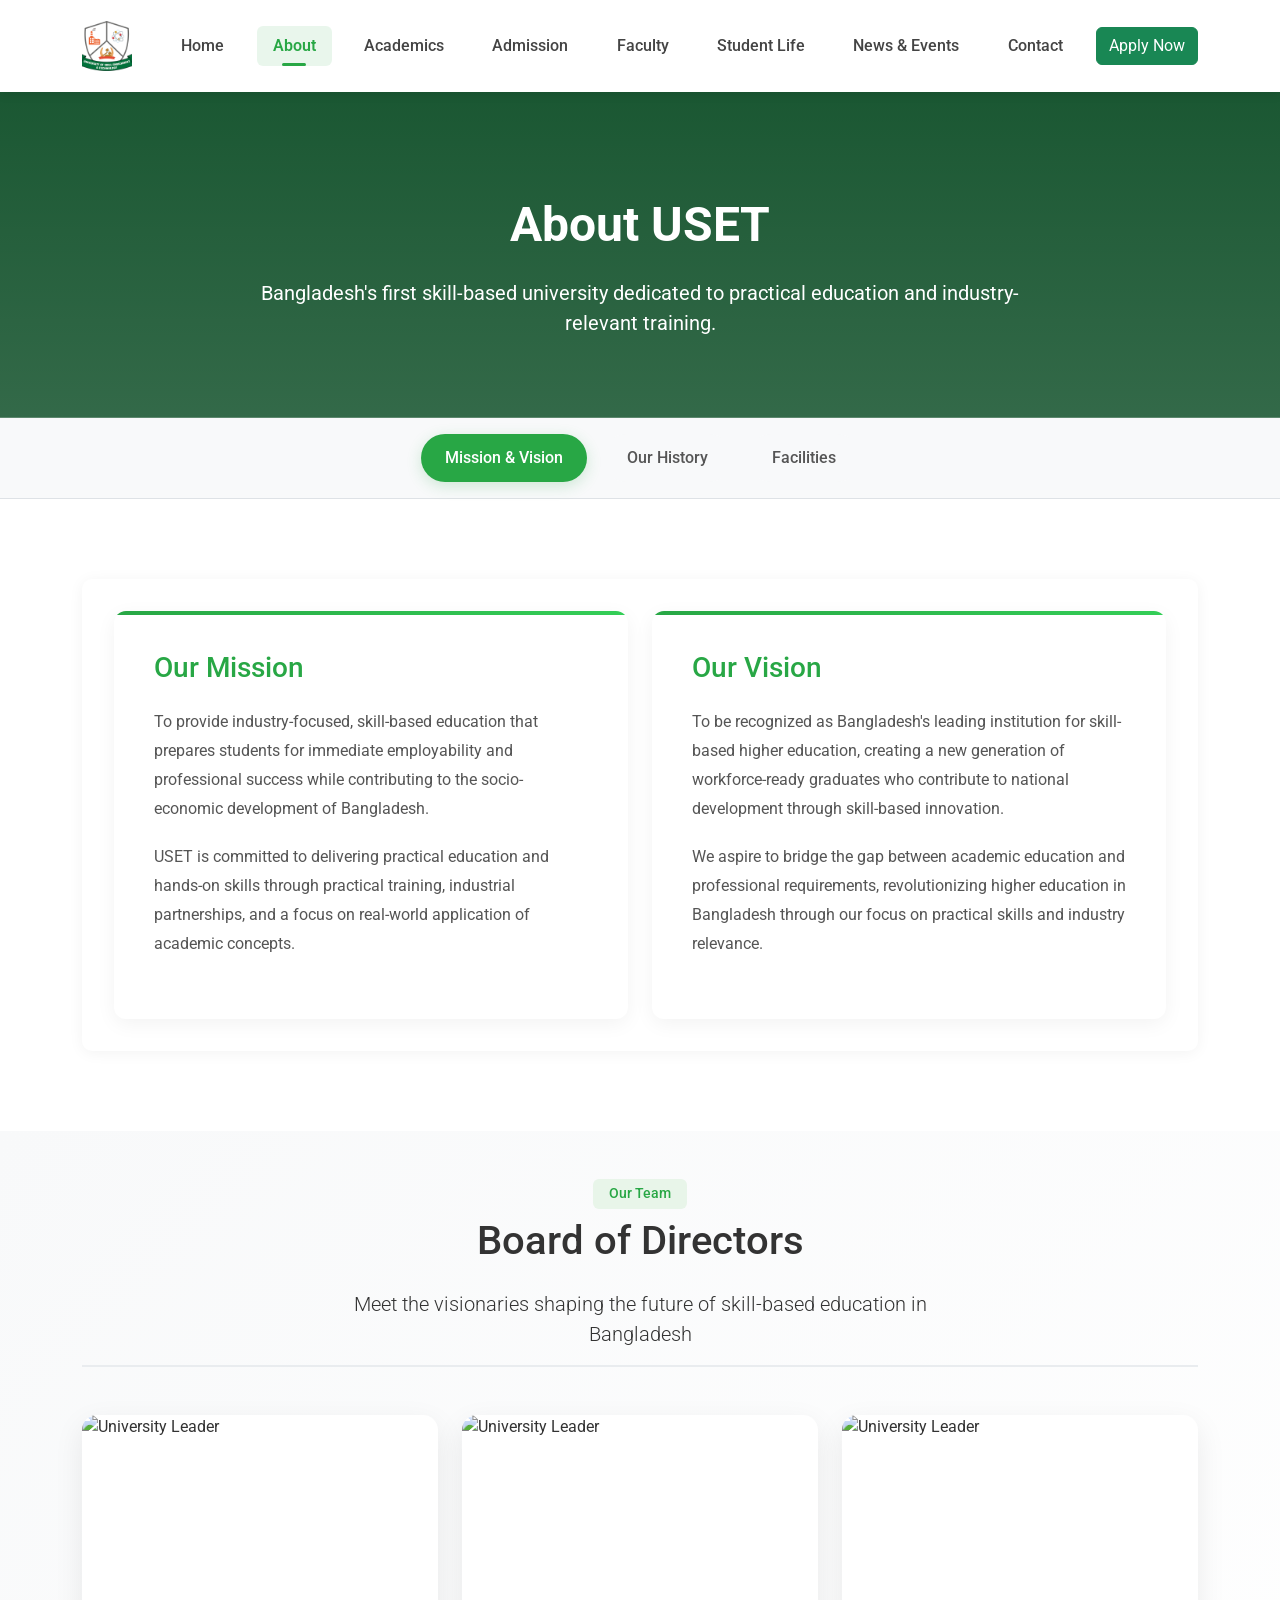
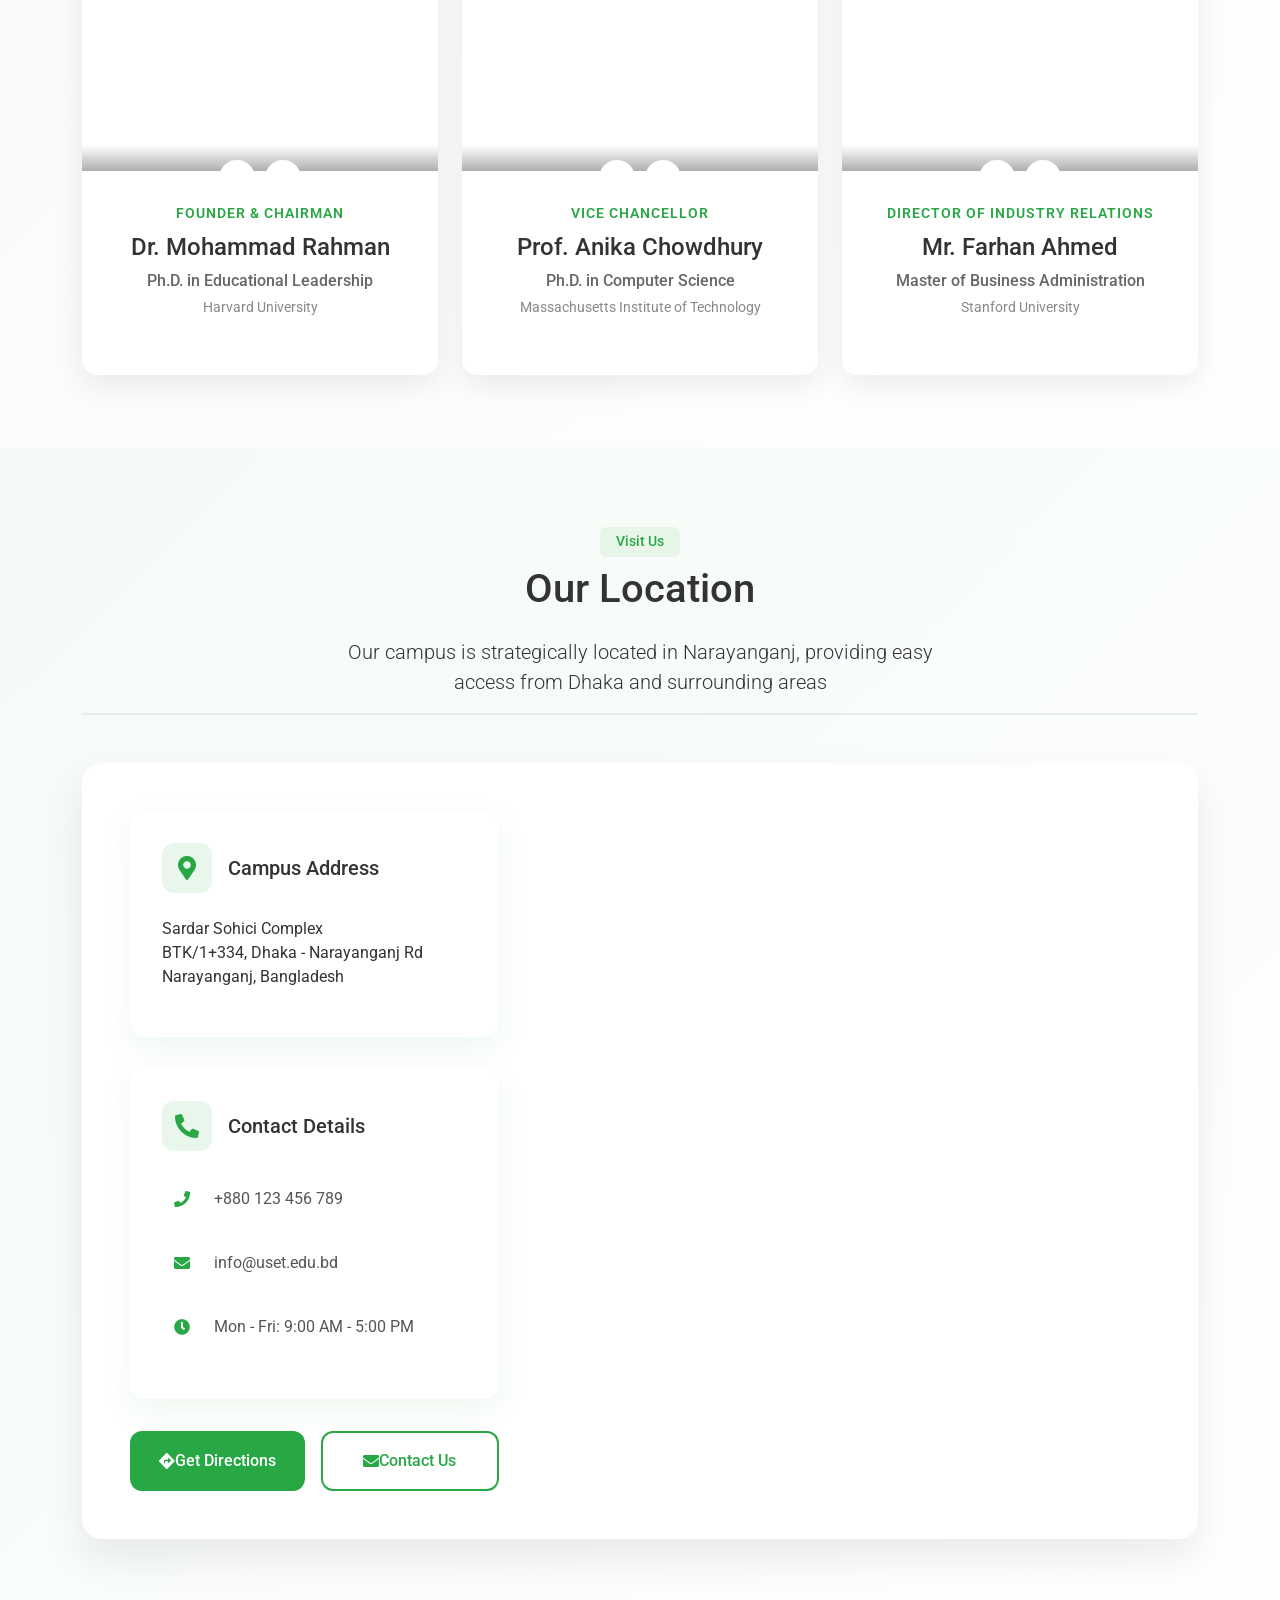
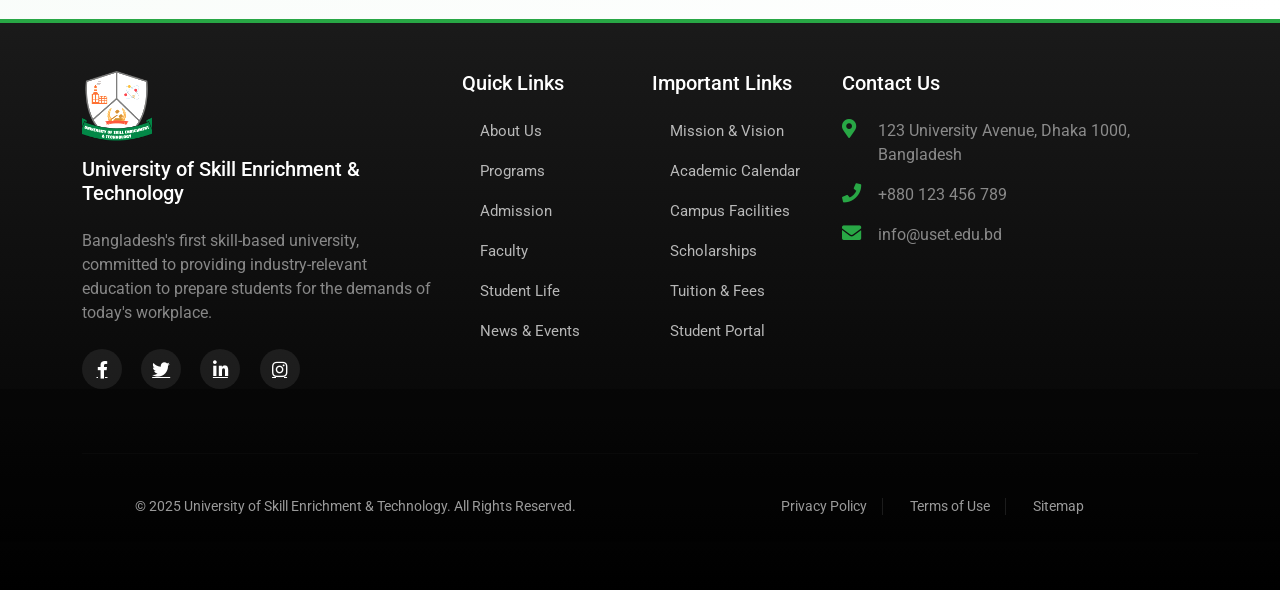
==== about.html @ 66e1de43 "Update Bootstrap to version 5.3.2 and add admission styles and scripts - Replaced Bootstrap 4.5 CSS " ====
<!DOCTYPE html>
<html lang="en">

<head>
    <meta charset="UTF-8">
    <meta name="viewport" content="width=device-width, initial-scale=1.0">
    <meta name="description"
        content="USET - University of Skill Enrichment & Technology is Bangladesh's first skill-based university, committed to providing industry-relevant education.">
    <title>About | University of Skill Enrichment & Technology</title>

    <!-- Favicon -->
    <link rel="shortcut icon" href="img/favicon-32x32.png" type="image/x-icon">

    <!-- Bootstrap 5 CSS -->
    <link rel="stylesheet" href="https://cdnjs.cloudflare.com/ajax/libs/bootstrap/5.3.2/css/bootstrap.min.css">

    <!-- Font Awesome -->
    <link rel="stylesheet" href="https://cdnjs.cloudflare.com/ajax/libs/font-awesome/5.15.1/css/all.min.css">

    <!-- Google Fonts -->
    <link href="https://fonts.googleapis.com/css2?family=Roboto:wght@300;400;500;700&display=swap" rel="stylesheet">

    <!-- Slick Carousel -->
    <link rel="stylesheet" href="https://cdnjs.cloudflare.com/ajax/libs/slick-carousel/1.8.1/slick.min.css">
    <link rel="stylesheet" href="https://cdnjs.cloudflare.com/ajax/libs/slick-carousel/1.8.1/slick-theme.min.css">

    <!-- Custom CSS -->
    <link rel="stylesheet" href="css/styles.css">
    <link rel="stylesheet" href="css/about.css">
</head>

<body>

    <!-- Header/Navigation -->
    <header>
        <nav class="navbar navbar-expand-lg navbar-light bg-white py-3 fixed-top">
            <div class="container">
                <a class="navbar-brand d-flex align-items-center" href="index.html">
                    <img src="img/LOGO.png" alt="USET Logo" class="mr-2">
                    <div class="d-none d-md-block">
                        <!-- <small class="text-muted university-slogan">Bangladesh's First Skill-Based University</small> -->
                    </div>
                </a>
                <button class="navbar-toggler" type="button" data-toggle="collapse" data-target="#navbarNav"
                    aria-controls="navbarNav" aria-expanded="false" aria-label="Toggle navigation">
                    <span class="navbar-toggler-icon"></span>
                </button>
                <div class="collapse navbar-collapse justify-content-between" id="navbarNav">
                    <ul class="navbar-nav mx-auto">
                        <li class="nav-item">
                            <a class="nav-link" href="index.html">Home</a>
                        </li>
                        <li class="nav-item">
                            <a class="nav-link" href=" /about.html">About</a>
                        </li>
                        <li class="nav-item">
                            <a class="nav-link" href=" /academics.html">Academics</a>
                        </li>
                        <li class="nav-item">
                            <a class="nav-link" href=" /admission.html">Admission</a>
                        </li>
                        <li class="nav-item">
                            <a class="nav-link" href=" /faculty.html">Faculty</a>
                        </li>
                        <li class="nav-item">
                            <a class="nav-link" href=" /student-life.html">Student Life</a>
                        </li>
                        <li class="nav-item">
                            <a class="nav-link" href=" /news-events.html">News & Events</a>
                        </li>
                        <li class="nav-item">
                            <a class="nav-link" href=" /contact.html">Contact</a>
                        </li>
                    </ul>
                    <a href=" /admission.html" class="btn btn-success d-none d-md-block">Apply Now</a>
                </div>
            </div>
        </nav>
    </header>

    <!-- Main Content -->
    <main>
        <!-- about-hero -->
        <section class="about-hero">
            <div class="container">
                <h1>About USET</h1>
                <p>Bangladesh's first skill-based university dedicated to practical education and industry-relevant
                    training.</p>
            </div>
        </section>

        <!-- Navigation Tabs -->
        <section class="tabs-section">
            <div class="container">
                <div class="tab-navigation">
                    <button class="tab-btn active" data-tab="mission-vision">Mission & Vision</button>
                    <button class="tab-btn" data-tab="history">Our History</button>
                    <button class="tab-btn" data-tab="facilities">Facilities</button>
                </div>
            </div>
        </section>

        <!-- Tab Contents -->
        <section class="tab-content-section py-5">
            <div class="container">
                <!-- Mission & Vision Content -->
                <div class="tab-content active" id="mission-vision-content">
                    <div class="content-box animate-in">
                        <div class="row">
                            <div class="col-md-6 mb-4 mb-md-0">
                                <div class="mission-box">
                                    <h2>Our Mission</h2>
                                    <p>To provide industry-focused, skill-based education that prepares students for immediate employability and professional success while contributing to the socio-economic development of Bangladesh.</p>
                                    <p>USET is committed to delivering practical education and hands-on skills through practical training, industrial partnerships, and a focus on real-world application of academic concepts.</p>
                                </div>
                            </div>
                            <div class="col-md-6">
                                <div class="vision-box">
                                    <h2>Our Vision</h2>
                                    <p>To be recognized as Bangladesh's leading institution for skill-based higher education, creating a new generation of workforce-ready graduates who contribute to national development through skill-based innovation.</p>
                                    <p>We aspire to bridge the gap between academic education and professional requirements, revolutionizing higher education in Bangladesh through our focus on practical skills and industry relevance.</p>
                                </div>
                            </div>
                        </div>
                    </div>
                </div>

                <!-- History Content -->
                <div class="tab-content" id="history-content">
                    <div class="content-box">
                        <div class="timeline">
                            <!-- 2018: Conceptualization -->
                            <div class="timeline-item">
                                <div class="timeline-content">
                                    <div class="milestone-header d-flex align-items-center justify-content-between">
                                        <div class="d-flex align-items-center">
                                            <div class="milestone-icon">
                                                <i class="fas fa-lightbulb"></i>
                                            </div>
                                            <h3 class="mb-0 ml-3">Conceptualization</h3>
                                        </div>
                                        <div class="year">2018</div>
                                    </div>
                                    <p>The idea for Bangladesh's first skill-based university was conceived by a group of educators and industry leaders concerned about the gap between traditional education and workplace requirements.</p>
                                </div>
                            </div>

                            <!-- 2019: Planning & Approvals -->
                            <div class="timeline-item">
                                <div class="timeline-content">
                                    <div class="milestone-header d-flex align-items-center justify-content-between">
                                        <div class="d-flex align-items-center">
                                            <div class="milestone-icon">
                                                <i class="fas fa-tasks"></i>
                                            </div>
                                            <h3 class="mb-0 ml-3">Planning & Approvals</h3>
                                        </div>
                                        <div class="year">2019</div>
                                    </div>
                                    <p>The founding team developed the university's curriculum framework based on international polytechnic models and secured approvals from the Bangladesh University Grants Commission.</p>
                                </div>
                            </div>

                            <!-- 2020: Foundation & Launch -->
                            <div class="timeline-item">
                                <div class="timeline-content">
                                    <div class="milestone-header d-flex align-items-center justify-content-between">
                                        <div class="d-flex align-items-center">
                                            <div class="milestone-icon">
                                                <i class="fas fa-flag"></i>
                                            </div>
                                            <h3 class="mb-0 ml-3">Foundation & Launch</h3>
                                        </div>
                                        <div class="year">2020</div>
                                    </div>
                                    <p>USET was officially established with its first campus in Narayanganj, offering four initial programs designed with direct input from industry partners. The first batch of students was admitted in Fall 2020.</p>
                                </div>
                            </div>

                            <!-- Present: Growth & Recognition -->
                            <div class="timeline-item">
                                <div class="timeline-content">
                                    <div class="milestone-header d-flex align-items-center justify-content-between">
                                        <div class="d-flex align-items-center">
                                            <div class="milestone-icon">
                                                <i class="fas fa-chart-line"></i>
                                            </div>
                                            <h3 class="mb-0 ml-3">Growth & Recognition</h3>
                                        </div>
                                        <div class="year">Present</div>
                                    </div>
                                    <p>Today, USET continues to expand its program offerings, establish new industry partnerships, and gain recognition for its innovative approach to higher education in Bangladesh.</p>
                                </div>
                            </div>
                        </div>
                    </div>
                </div>

                <!-- Facilities Content -->
                <div class="tab-content" id="facilities-content">
                    <div class="content-box">
                        <div class="row">
                            <div class="col-md-4 mb-4">
                                <div class="facility-card animate-in" style="animation-delay: 0.1s">
                                    <div class="facility-icon">
                                        <i class="fas fa-laptop-code"></i>
                                    </div>
                                    <h3>Modern Labs</h3>
                                    <p>State-of-the-art computer and engineering laboratories equipped with the latest technology and industry-standard tools.</p>
                                </div>
                            </div>
                            <div class="col-md-4 mb-4">
                                <div class="facility-card animate-in" style="animation-delay: 0.2s">
                                    <div class="facility-icon">
                                        <i class="fas fa-book-reader"></i>
                                    </div>
                                    <h3>Digital Library</h3>
                                    <p>Comprehensive digital library with access to international journals, e-books, and research resources.</p>
                                </div>
                            </div>
                            <div class="col-md-4 mb-4">
                                <div class="facility-card animate-in" style="animation-delay: 0.3s">
                                    <div class="facility-icon">
                                        <i class="fas fa-users"></i>
                                    </div>
                                    <h3>Collaboration Spaces</h3>
                                    <p>Modern spaces designed for group work, industry collaboration, and innovative project development.</p>
                                </div>
                            </div>
                        </div>
                    </div>
                </div>

                <!-- Leadership Content -->
                <div class="tab-content" id="leadership-content">
                    <div class="content-box">
                        <div class="leadership-grid">
                            <div class="row">
                                <div class="col-md-4 mb-4">
                                    <div class="leader-card animate-in">
                                        <div class="leader-image mb-3">
                                            <img src="img/leaders/chairman.jpg" alt="Dr. Mohammad Rahman" class="img-fluid rounded">
                                        </div>
                                        <h3>Dr. Mohammad Rahman</h3>
                                        <p class="position">Founder & Chairman</p>
                                        <p class="description">With over 25 years of experience in education and industry, Dr. Rahman founded USET with a vision to transform higher education in Bangladesh through skill-based learning.</p>
                                        <p class="education">Ph.D. in Educational Leadership, Harvard University</p>
                                    </div>
                                </div>
                                <div class="col-md-4 mb-4">
                                    <div class="leader-card animate-in">
                                        <div class="leader-image mb-3">
                                            <img src="img/leaders/vice-chancellor.jpg" alt="Prof. Anika Chowdhury" class="img-fluid rounded">
                                        </div>
                                        <h3>Prof. Anika Chowdhury</h3>
                                        <p class="position">Vice Chancellor</p>
                                        <p class="description">Prof. Chowdhury brings extensive academic and administrative experience to her role, leading USET's academic innovation and growth.</p>
                                        <p class="education">Ph.D. in Computer Science, Massachusetts Institute of Technology</p>
                                    </div>
                                </div>
                                <div class="col-md-4 mb-4">
                                    <div class="leader-card animate-in">
                                        <div class="leader-image mb-3">
                                            <img src="img/leaders/director.jpg" alt="Mr. Farhan Ahmed" class="img-fluid rounded">
                                        </div>
                                        <h3>Mr. Farhan Ahmed</h3>
                                        <p class="position">Director of Industry Relations</p>
                                        <p class="description">With a background in both industry and academia, Mr. Ahmed leads USET's efforts in building strong industry partnerships.</p>
                                        <p class="education">MBA, Stanford University</p>
                                    </div>
                                </div>
                            </div>
                        </div>
                    </div>
                </div>

                <!-- Location Content -->
                <div class="tab-content" id="location-content">
                    <div class="content-box">
                        <div class="row">
                            <div class="col-md-6">
                                <div class="location-info animate-in">
                                    <h2>Visit USET</h2>
                                    <p class="lead mb-4">Our campus is strategically located in Narayanganj, providing easy access from Dhaka and surrounding areas. The location combines the advantages of proximity to industry partners while offering a focused learning environment.</p>
                                    
                                    <div class="address-box mb-4">
                                        <h3>Address</h3>
                                        <p>Sardar Sohici Complex, BTK/1+334, Dhaka - Narayanganj Rd, Narayanganj</p>
                                        <p>Bangladesh</p>
                                    </div>

                                    <div class="contact-box mb-4">
                                        <h3>Contact Information</h3>
                                        <p><i class="fas fa-phone-alt mr-2"></i> +880 123 456 789</p>
                                        <p><i class="fas fa-envelope mr-2"></i> info@uset.edu.bd</p>
                                    </div>

                                    <a href="https://maps.google.com" class="btn btn-success" target="_blank">
                                        <i class="fas fa-directions mr-2"></i>Get Directions
                                    </a>
                                </div>
                            </div>
                            <div class="col-md-6">
                                <div class="map-container animate-in">
                                    <iframe
                                        src="https://www.google.com/maps/embed?pb=!1m18!1m12!1m3!1d3653.0375321315364!2d90.4039!3d23.7115!2m3!1f0!2f0!3f0!3m2!1i1024!2i768!4f13.1!3m3!1m2!1s0x0%3A0x0!2zMjPCsDQyJzQxLjQiTiA5MMKwMjQnMTQuMCJF!5e0!3m2!1sen!2sbd!4v1620834256447!5m2!1sen!2sbd"
                                        width="100%" 
                                        height="450" 
                                        style="border:0;" 
                                        allowfullscreen="" 
                                        loading="lazy">
                                    </iframe>
                                </div>
                            </div>
                        </div>
                    </div>
                </div>
            </div>
        </section>

        <!-- Leadership Section -->
        <section class="leadership-section py-5 bg-light">
            <div class="container">
                <div class="section-header text-center mb-5">
                    <span class="badge badge-success px-3 py-2 mb-2">Our Team</span>
                    <h2 class="h1 mb-4">Board of Directors</h2>
                    <p class="lead mb-0 mx-auto" style="max-width: 600px;">Meet the visionaries shaping the future of skill-based education in Bangladesh</p>
                </div>
                
                <div class="row">
                    <div class="col-lg-4 col-md-6 mb-4">
                        <div class="leader-card">
                            <div class="leader-image">
                                <img src="img/leaders/chairman.jpg" alt="University Leader">
                                <div class="social-links">
                                    <a href="#" class="social-link"><i class="fab fa-linkedin"></i></a>
                                    <a href="#" class="social-link"><i class="fab fa-twitter"></i></a>
                                </div>
                            </div>
                            <div class="leader-info">
                                <div class="leader-role">Founder & Chairman</div>
                                <h3>Dr. Mohammad Rahman</h3>
                                <p class="leader-education">Ph.D. in Educational Leadership</p>
                                <p class="leader-university">Harvard University</p>
                            </div>
                        </div>
                    </div>

                    <div class="col-lg-4 col-md-6 mb-4">
                        <div class="leader-card">
                            <div class="leader-image">
                                <img src="img/leaders/vice-chancellor.jpg" alt="University Leader">
                                <div class="social-links">
                                    <a href="#" class="social-link"><i class="fab fa-linkedin"></i></a>
                                    <a href="#" class="social-link"><i class="fab fa-twitter"></i></a>
                                </div>
                            </div>
                            <div class="leader-info">
                                <div class="leader-role">Vice Chancellor</div>
                                <h3>Prof. Anika Chowdhury</h3>
                                <p class="leader-education">Ph.D. in Computer Science</p>
                                <p class="leader-university">Massachusetts Institute of Technology</p>
                            </div>
                        </div>
                    </div>

                    <div class="col-lg-4 col-md-6 mb-4">
                        <div class="leader-card">
                            <div class="leader-image">
                                <img src="img/leaders/director.jpg" alt="University Leader">
                                <div class="social-links">
                                    <a href="#" class="social-link"><i class="fab fa-linkedin"></i></a>
                                    <a href="#" class="social-link"><i class="fab fa-twitter"></i></a>
                                </div>
                            </div>
                            <div class="leader-info">
                                <div class="leader-role">Director of Industry Relations</div>
                                <h3>Mr. Farhan Ahmed</h3>
                                <p class="leader-education">Master of Business Administration</p>
                                <p class="leader-university">Stanford University</p>
                            </div>
                        </div>
                    </div>
                </div>
            </div>
        </section>

        <!-- Location Section -->
        <section class="location-section">
            <div class="container">
                <div class="section-header text-center mb-5">
                    <span class="badge badge-success px-3 py-2 mb-2">Visit Us</span>
                    <h2 class="h1 mb-4">Our Location</h2>
                    <p class="lead mb-0 mx-auto" style="max-width: 600px;">Our campus is strategically located in Narayanganj, providing easy access from Dhaka and surrounding areas</p>
                </div>

                <div class="location-container">
                    <div class="row g-0">
                        <div class="col-lg-5">
                            <div class="location-info-wrapper">
                                <div class="info-card">
                                    <div class="info-card-header">
                                        <div class="info-icon">
                                            <i class="fas fa-map-marker-alt"></i>
                                        </div>
                                        <h3 class="info-title">Campus Address</h3>
                                    </div>
                                    <p>Sardar Sohici Complex<br>
                                       BTK/1+334, Dhaka - Narayanganj Rd<br>
                                       Narayanganj, Bangladesh</p>
                                </div>

                                <div class="info-card">
                                    <div class="info-card-header">
                                        <div class="info-icon">
                                            <i class="fas fa-phone-alt"></i>
                                        </div>
                                        <h3 class="info-title">Contact Details</h3>
                                    </div>
                                    <ul class="contact-list">
                                        <li class="contact-item">
                                            <i class="fas fa-phone"></i>
                                            <span>+880 123 456 789</span>
                                        </li>
                                        <li class="contact-item">
                                            <i class="fas fa-envelope"></i>
                                            <span>info@uset.edu.bd</span>
                                        </li>
                                        <li class="contact-item">
                                            <i class="fas fa-clock"></i>
                                            <span>Mon - Fri: 9:00 AM - 5:00 PM</span>
                                        </li>
                                    </ul>
                                </div>

                                <div class="direction-buttons">
                                    <a href="https://maps.google.com" target="_blank" class="direction-btn btn-primary">
                                        <i class="fas fa-directions mr-2"></i>
                                        Get Directions
                                    </a>
                                    <a href="contact.html" class="direction-btn btn-outline">
                                        <i class="fas fa-envelope mr-2"></i>
                                        Contact Us
                                    </a>
                                </div>
                            </div>
                        </div>
                        <div class="col-lg-7">
                            <div class="map-container">
                                <iframe
                                    src="https://www.google.com/maps/embed?pb=!1m18!1m12!1m3!1d3653.0375321315364!2d90.4039!3d23.7115!2m3!1f0!2f0!3f0!3m2!1i1024!2i768!4f13.1!3m3!1m2!1s0x0%3A0x0!2zMjPCsDQyJzQxLjQiTiA5MMKwMjQnMTQuMCJF!5e0!3m2!1sen!2sbd!4v1620834256447!5m2!1sen!2sbd"
                                    allowfullscreen=""
                                    loading="lazy">
                                </iframe>
                            </div>
                        </div>
                    </div>
                </div>
            </div>
        </section>
    </main>

    <!-- Footer -->
    <footer class="footer py-5">
        <div class="container">
            <div class="row">
                <!-- University Info -->
                <div class="col-lg-4 mb-5 mb-lg-0">
                    <div class="footer-brand mb-4">
                        <img src="img/LOGO.png" alt="USET Logo" class="footer-logo mb-3">
                        <h5 class="text-white mb-3">University of Skill Enrichment & Technology</h5>
                    </div>
                    <p class="text-white-50 mb-4">
                        Bangladesh's first skill-based university, committed to providing industry-relevant education to
                        prepare students for the demands of today's workplace.
                    </p>
                    <div class="social-icons">
                        <a href="#" class="social-icon" target="_blank" aria-label="Facebook">
                            <i class="fab fa-facebook-f"></i>
                        </a>
                        <a href="#" class="social-icon" target="_blank" aria-label="Twitter">
                            <i class="fab fa-twitter"></i>
                        </a>
                        <a href="#" class="social-icon" target="_blank" aria-label="LinkedIn">
                            <i class="fab fa-linkedin-in"></i>
                        </a>
                        <a href="#" class="social-icon" target="_blank" aria-label="Instagram">
                            <i class="fab fa-instagram"></i>
                        </a>
                    </div>
                </div>

                <!-- Quick Links -->
                <div class="col-md-4 col-lg-2 mb-5 mb-lg-0">
                    <h5 class="text-white mb-4">Quick Links</h5>
                    <ul class="footer-links list-unstyled">
                        <li><a href=" /about.html">About Us</a></li>
                        <li><a href=" /academics.html">Programs</a></li>
                        <li><a href=" /admission.html">Admission</a></li>
                        <li><a href=" /faculty.html">Faculty</a></li>
                        <li><a href=" /student-life.html">Student Life</a></li>
                        <li><a href=" /news-events.html">News & Events</a></li>
                    </ul>
                </div>

                <!-- Important Links -->
                <div class="col-md-4 col-lg-2 mb-5 mb-lg-0">
                    <h5 class="text-white mb-4">Important Links</h5>
                    <ul class="footer-links list-unstyled">
                        <li><a href=" /about.html#mission-vision">Mission & Vision</a></li>
                        <li><a href=" /academics.html#calendar">Academic Calendar</a></li>
                        <li><a href=" /about.html#campus">Campus Facilities</a></li>
                        <li><a href=" /admission.html#scholarships">Scholarships</a></li>
                        <li><a href=" /admission.html#tuition">Tuition & Fees</a></li>
                        <li><a href="#">Student Portal</a></li>
                    </ul>
                </div>

                <!-- Contact Info -->
                <div class="col-md-4 col-lg-4">
                    <h5 class="text-white mb-4">Contact Us</h5>
                    <ul class="contact-info list-unstyled">
                        <li class="d-flex mb-3">
                            <i class="fas fa-map-marker-alt contact-icon"></i>
                            <span class="text-white-50">123 University Avenue, Dhaka 1000, Bangladesh</span>
                        </li>
                        <li class="d-flex mb-3">
                            <i class="fas fa-phone contact-icon"></i>
                            <a href="tel:+880123456789" class="text-white-50">+880 123 456 789</a>
                        </li>
                        <li class="d-flex mb-3">
                            <i class="fas fa-envelope contact-icon"></i>
                            <a href="mailto:info@uset.edu.bd" class="text-white-50">info@uset.edu.bd</a>
                        </li>
                    </ul>
                </div>
            </div>
        </div>

        <!-- Copyright -->
        <div class="footer-bottom">
            <div class="container">
                <hr class="footer-divider">
                <div class="row align-items-center">
                    <div class="col-md-6 text-center text-md-left">
                        <p class="copyright mb-0">
                            © 2025 University of Skill Enrichment & Technology. All Rights Reserved.
                        </p>
                    </div>
                    <div class="col-md-6 text-center text-md-right">
                        <ul class="footer-bottom-links list-inline mb-0">
                            <li class="list-inline-item"><a href="#">Privacy Policy</a></li>
                            <li class="list-inline-item"><a href="#">Terms of Use</a></li>
                            <li class="list-inline-item"><a href="#">Sitemap</a></li>
                        </ul>
                    </div>
                </div>
            </div>
        </div>
    </footer>

    <!-- Bootstrap & jQuery JS -->
    <script src="https://code.jquery.com/jquery-3.5.1.min.js"></script>
    <script src="https://cdn.jsdelivr.net/npm/popper.js@1.16.1/dist/umd/popper.min.js"></script>
    <script src="https://cdnjs.cloudflare.com/ajax/libs/bootstrap/5.3.2/js/bootstrap.bundle.min.js"></script>

    <!-- Custom JS -->
    <script src="../js/main.js"></script>
    <script src="../js/header.js"></script>
    <script>
        document.addEventListener('DOMContentLoaded', function () {
            // Load value propositions
            fetch('../data/university_info.json')
                .then(response => response.json())
                .then data => {
                    const valueProps = data.valuePropositions;
                    const valuePropscontainer = document.getElementById('value-propositions');

                    valueProps.forEach(prop => {
                        const column = document.createElement('div');
                        column.className = 'col-md-6 col-lg-4 mb-4';

                        column.innerHTML = `
                            <div class="card value-proposition h-100">
                                <div class="card-body">
                                    <div class="value-icon mb-3">
                                        ${getIconForValueProposition(prop.icon)}
                                    </div>
                                    <h3 class="h5 font-weight-bold mb-3">${prop.title}</h3>
                                    <p class="text-muted mb-0">${prop.description}</p>
                                </div>
                            </div>
                        `;

                        valuePropscontainer.appendChild(column);
                    });
                })
                .catch(error => console.error('Error loading value propositions:', error));
        });

        // Helper function to render icons for value propositions
        function getIconForValueProposition(iconName) {
            switch (iconName) {
                case 'academic-cap':
                    return '<i class="fas fa-graduation-cap fa-lg"></i>';
                case 'map':
                    return '<i class="fas fa-map-marked-alt fa-lg"></i>';
                case 'briefcase':
                    return '<i class="fas fa-briefcase fa-lg"></i>';
                case 'flag':
                    return '<i class="fas fa-flag fa-lg"></i>';
                case 'globe-alt':
                    return '<i class="fas fa-globe-asia fa-lg"></i>';
                default:
                    return '<i class="fas fa-university fa-lg"></i>';
            }
        }
    </script>
    <script>
        document.addEventListener('DOMContentLoaded', function () {
            // Add animation delays to cards
            const cards = document.querySelectorAll('.card');
            cards.forEach((card, index) => {
                card.style.animationDelay = `${index * 0.1}s`;
            });

            // Animate cards on scroll
            const observer = new IntersectionObserver((entries) => {
                entries.forEach(entry => {
                    if (entry.isIntersecting) {
                        entry.target.style.opacity = '1';
                    }
                });
            }, {
                threshold: 0.1
            });

            cards.forEach(card => observer.observe(card));
        });
    </script>
    <script src="js/about.js"></script>
</body>

</html>
---- css/styles.css ----
/* Custom styles for USET University Bootstrap Website */

:root {
  --primary: #008558;
  --primary-dark: #00724a;
  --primary-light: #66b59a;
  --secondary: #f8f9fa;
  --accent: #ffc107;
}

body {
  font-family: 'Roboto', sans-serif;
  color: #333;
}

/* Header styles */
.navbar-brand img {
  height: 50px;
}

.navbar {
  box-shadow: 0 2px 10px rgba(0, 0, 0, 0.1);
  transition: all 0.3s ease;
}

.navbar-light .navbar-nav .nav-link {
  color: #444;
  font-weight: 500;
  padding: 0.5rem 1rem;
  margin: 0 0.2rem;
  border-radius: 6px;
  transition: all 0.3s ease;
}

.navbar-light .navbar-nav .nav-link.active,
.navbar-light .navbar-nav .nav-link:hover {
  color: #28a745;
  background-color: rgba(40, 167, 69, 0.1);
}

/* Add specific active state styles */
.navbar-light .navbar-nav .nav-link.active {
  color: #28a745;
  background-color: rgba(40, 167, 69, 0.1);
  font-weight: 600;
  position: relative;
}

.navbar-light .navbar-nav .nav-link.active::after {
  content: '';
  position: absolute;
  bottom: 0;
  left: 50%;
  transform: translateX(-50%);
  width: 24px;
  height: 3px;
  background-color: #28a745;
  border-radius: 2px;
}

/* Hover effect for non-active items */
.navbar-light .navbar-nav .nav-link:not(.active):hover {
  background-color: rgba(40, 167, 69, 0.05);
  transform: translateY(-1px);
}

.navbar-toggler {
  border: none;
}

.nav-item {
  margin: 0 5px;
}

.btn-primary {
  background-color: var(--primary);
  border-color: var(--primary);
}

.btn-primary:hover,
.btn-primary:focus,
.btn-primary:active {
  background-color: var(--primary-dark) !important;
  border-color: var(--primary-dark) !important;
}

.btn-outline-primary {
  color: var(--primary);
  border-color: var(--primary);
}

.btn-outline-primary:hover {
  background-color: var(--primary);
  border-color: var(--primary);
}

/* Hero Section */
.hero-section {
  margin-top: 80px;
  background-size: cover;
  background-position: center;
  color: white;
  min-height: 90vh;
  display: flex;
  align-items: center;
}

.hero-section::before {
  content: '';
  position: absolute;
  top: 0;
  left: 0;
  right: 0;
  bottom: 0;
  background: rgba(0, 0, 0, 0.5);
}

.hero-content {
  position: relative;
  z-index: 2;
}

/* Hero Slider Styles */
.hero-slider {
    position: relative;
    overflow: hidden;
}

.hero-slide {
    height: 100vh;
    min-height: 600px;
    background-size: cover;
    background-position: center;
    background-repeat: no-repeat;
    position: relative;
}

.hero-slide::before {
    content: '';
    position: absolute;
    top: 0;
    left: 0;
    right: 0;
    bottom: 0;
    background: rgba(0, 0, 0, 0.5);
}

.hero-content {
    position: relative;
    z-index: 1;
    padding-top: 200px;
    color: white;
}

/* Slick Slider Custom Styles */
.slick-prev,
.slick-next {
    z-index: 1;
    width: 40px;
    height: 40px;
}

.slick-prev {
    left: 20px;
}

.slick-next {
    right: 20px;
}

.slick-dots {
    bottom: 20px;
}

.slick-dots li button:before {
    color: white;
}

/* Value Propositions */
.value-proposition {
  transition: all 0.3s ease;
  height: 100%;
}

.value-proposition:hover {
  transform: translateY(-5px);
  box-shadow: 0 10px 20px rgba(0, 0, 0, 0.1);
}

.value-icon {
  background-color: rgba(0, 133, 88, 0.1);
  color: var(--primary);
  width: 60px;
  height: 60px;
  border-radius: 50%;
  display: flex;
  align-items: center;
  justify-content: center;
  margin-bottom: 1rem;
}

/* Programs */
.program-card {
  transition: all 0.3s ease;
  height: 100%;
}

.program-card:hover {
  transform: translateY(-5px);
  box-shadow: 0 10px 20px rgba(0, 0, 0, 0.1);
}

.program-header {
  background-color: var(--primary);
  color: white;
  padding: 2rem;
  text-align: center;
  min-height: 150px;
  display: flex;
  align-items: center;
  justify-content: center;
}

/* Featured Programs Section Styles */
.featured-programs-section {
    background: linear-gradient(to bottom, #f8f9fa 0%, #ffffff 100%);
    padding: 80px 0;
}

.program-card {
    border: none;
    border-radius: 15px;
    transition: all 0.3s ease;
    box-shadow: 0 5px 15px rgba(0,0,0,0.05);
    overflow: hidden;
}

.program-card:hover {
    transform: translateY(-10px);
    box-shadow: 0 15px 30px rgba(0,0,0,0.1);
}

.program-header {
    background: linear-gradient(135deg, #28a745 0%, #218838 100%);
    padding: 1.5rem;
    color: white;
    position: relative;
}

.program-header::after {
    content: '';
    position: absolute;
    bottom: -10px;
    left: 50%;
    transform: translateX(-50%);
    border-left: 10px solid transparent;
    border-right: 10px solid transparent;
    border-top: 10px solid #218838;
}

.program-card .card-body {
    padding: 2rem;
}

.program-meta {
    display: flex;
    justify-content: space-between;
    margin-bottom: 1rem;
    padding-bottom: 1rem;
    border-bottom: 1px solid rgba(0,0,0,0.1);
}

.program-meta-item {
    display: flex;
    align-items: center;
    color: #6c757d;
    font-size: 0.9rem;
}

.program-meta-item i {
    margin-right: 0.5rem;
    color: #28a745;
}

.program-card .btn-success {
    padding: 0.75rem 1.5rem;
    font-weight: 500;
    text-transform: uppercase;
    letter-spacing: 0.5px;
    transition: all 0.3s ease;
}

.program-card .btn-success:hover {
    transform: translateY(-2px);
    box-shadow: 0 5px 15px rgba(40, 167, 69, 0.2);
}

/* Stats */
.stats-section {
  background-color: #006e3b;
  position: relative;
}

.stat-item {
  text-align: center;
}

.stat-value {
  font-size: 2.5rem;
  font-weight: 700;
  margin-bottom: 0.5rem;
}

.stat-value::after {
  content: '+';
  font-size: 2rem;
  vertical-align: super;
  margin-left: 2px;
}

/* Remove plus sign for establishment year */
.stat-value[data-target="2020"]::after {
  content: '';
}

.stat-label {
  font-size: 1.1rem;
  font-weight: 500;
  text-transform: uppercase;
  letter-spacing: 1px;
}

/* News & Events */
.news-item, .event-item {
  transition: all 0.3s ease;
}

.news-item:hover, .event-item:hover {
  transform: translateY(-5px);
  box-shadow: 0 5px 15px rgba(0, 0, 0, 0.1);
}

.event-date {
  background-color: rgba(0, 133, 88, 0.1);
  color: var(--primary);
  padding: 0.5rem;
  text-align: center;
  border-radius: 4px;
  min-width: 70px;
}

.event-day {
  font-size: 1.5rem;
  font-weight: 700;
  display: block;
}

.event-month {
  font-size: 0.9rem;
}

/* News & Events Section Styles */
.news-events-section {
    background-color: #ffffff;
    position: relative;
}

.news-events-section::before {
    content: '';
    position: absolute;
    top: 0;
    left: 0;
    right: 0;
    height: 200px;
    background: linear-gradient(180deg, #f8f9fa 0%, #ffffff 100%);
    z-index: 0;
}

.news-events-section .container {
    position: relative;
    z-index: 1;
}

.news-item, .event-item {
    transition: all 0.3s ease;
    border: none;
    border-radius: 12px;
    overflow: hidden;
    box-shadow: 0 3px 15px rgba(0,0,0,0.05);
    margin-bottom: 1.5rem;
}

.news-item:hover, .event-item:hover {
    transform: translateY(-5px);
    box-shadow: 0 5px 20px rgba(0,0,0,0.1);
}

.news-item .news-image {
    width: 100%;
    height: 120px;
    object-fit: cover;
    border-radius: 8px;
}

.news-meta {
    font-size: 0.85rem;
    color: #6c757d;
    display: flex;
    align-items: center;
    margin-bottom: 0.5rem;
}

.news-meta i {
    color: #28a745;
    margin-right: 0.5rem;
}

.event-date {
    background: linear-gradient(135deg, #28a745 0%, #218838 100%);
    color: white;
    text-align: center;
    padding: 10px 15px;
    border-radius: 8px;
    min-width: 80px;
}

.event-day {
    display: block;
    font-size: 1.5rem;
    font-weight: bold;
    line-height: 1;
}

.event-month {
    display: block;
    text-transform: uppercase;
    font-size: 0.8rem;
    margin-top: 4px;
}

.event-details {
    flex: 1;
}

.event-meta {
    display: flex;
    align-items: center;
    font-size: 0.85rem;
    color: #6c757d;
    margin-top: 0.5rem;
}

.event-meta i {
    color: #28a745;
    margin-right: 0.5rem;
    width: 16px;
}

.section-header {
    border-bottom: 2px solid #e9ecef;
    margin-bottom: 1.5rem;
    padding-bottom: 1rem;
}

.section-header a {
    font-size: 0.9rem;
    font-weight: 500;
    text-decoration: none;
    transition: all 0.3s ease;
}

.section-header a:hover {
    color: #218838;
}

/* Footer */
.footer {
    background: linear-gradient(to bottom, #1a1a1a, #000000);
    color: #ffffff;
    position: relative;
    border-top: 4px solid #28a745;
}

.footer::before {
    content: '';
    position: absolute;
    top: 0;
    left: 0;
    width: 100%;
    height: 100%;
    background: url('../img/pattern.png') repeat;
    opacity: 0.02;
}

.footer-brand {
    position: relative;
}

.footer-brand .footer-logo {
    height: 70px;
    width: auto;
    filter: brightness(1.2);
    transition: transform 0.3s ease;
}

.footer-brand .footer-logo:hover {
    transform: scale(1.05);
}

.social-icons {
    display: flex;
    gap: 1.2rem;
}

.social-icon {
    display: flex;
    align-items: center;
    justify-content: center;
    width: 40px;
    height: 40px;
    background-color: rgba(255, 255, 255, 0.08);
    border-radius: 50%;
    color: #ffffff;
    font-size: 1.1rem;
    transition: all 0.4s cubic-bezier(0.175, 0.885, 0.32, 1.275);
}

.social-icon:hover {
    background-color: #28a745;
    color: #ffffff;
    transform: translateY(-4px) rotate(8deg);
    box-shadow: 0 4px 12px rgba(40, 167, 69, 0.3);
}

.footer-links {
    margin: 0;
    padding: 0;
}

.footer-links li {
    margin-bottom: 1rem;
    transition: transform 0.3s ease;
}

.footer-links li:hover {
    transform: translateX(5px);
}

.footer-links a {
    color: rgba(255, 255, 255, 0.7);
    text-decoration: none;
    transition: all 0.3s ease;
    position: relative;
    padding-left: 18px;
    font-size: 0.95rem;
}

.footer-links a::before {
    content: '→';
    position: absolute;
    left: 0;
    opacity: 0;
    transition: all 0.3s ease;
    color: #28a745;
}

.footer-links a:hover {
    color: #ffffff;
    padding-left: 24px;
}

.footer-links a:hover::before {
    opacity: 1;
}

.contact-info li {
    display: flex;
    align-items: start;
    margin-bottom: 1.2rem;
    transition: transform 0.3s ease;
}

.contact-info li:hover {
    transform: translateX(5px);
}

.contact-icon {
    color: #28a745;
    font-size: 1.2rem;
    margin-right: 1rem;
    min-width: 20px;
    transition: transform 0.3s ease;
}

.contact-info li:hover .contact-icon {
    transform: scale(1.2);
}

.contact-info a {
    color: rgba(255, 255, 255, 0.7);
    text-decoration: none;
    transition: color 0.3s ease;
}

.contact-info a:hover {
    color: #ffffff;
}

.footer-divider {
    border-color: rgba(255, 255, 255, 0.08);
    margin: 2.5rem 0;
}

.footer-bottom {
    background-color: rgba(0, 0, 0, 0.3);
    padding: 1.5rem 0;
    position: relative;
}

.copyright {
    color: rgba(255, 255, 255, 0.6);
    font-size: 0.9rem;
    margin: 0;
}

.footer-bottom-links {
    margin: 0;
}

.footer-bottom-links a {
    color: rgba(255, 255, 255, 0.6);
    text-decoration: none;
    font-size: 0.9rem;
    padding: 0 15px;
    border-right: 1px solid rgba(255, 255, 255, 0.1);
    transition: color 0.3s ease;
}

.footer-bottom-links .list-inline-item:last-child a {
    border-right: none;
    padding-right: 0;
}

.footer-bottom-links a:hover {
    color: #28a745;
}

/* Why Choose Section Styles */
.why-choose-section {
    background: linear-gradient(135deg, #f8f9fa 0%, #ffffff 100%);
    margin-top: -30px;
    padding: 100px 0px;
}

.value-proposition {
    transition: all 0.3s ease;
    border: none;
    border-radius: 15px;
    box-shadow: 0 5px 15px rgba(0,0,0,0.05);
    overflow: hidden;
}

.value-proposition:hover {
    transform: translateY(-5px);
    box-shadow: 0 8px 25px rgba(0,0,0,0.1);
}

.value-proposition .card-body {
    padding: 2rem;
}

.value-icon {
    width: 70px;
    height: 70px;
    background: linear-gradient(135deg, #28a745 0%, #218838 100%);
    border-radius: 50%;
    display: flex;
    align-items: center;
    justify-content: center;
    margin-bottom: 1.5rem;
    color: white;
    font-size: 1.5rem;
    transition: all 0.3s ease;
}

.value-proposition:hover .value-icon {
    transform: scale(1.1);
}

.badge-success {
    background-color: #e8f5e9;
    color: #28a745;
    font-weight: 500;
    font-size: 0.9rem;
}

.btn-outline-success {
    border-width: 2px;
    padding: 0.75rem 2rem;
    font-weight: 500;
    transition: all 0.3s ease;
}

.btn-outline-success:hover {
    transform: translateY(-2px);
    box-shadow: 0 5px 15px rgba(40, 167, 69, 0.2);
}

/* CTA Section Styles */
.cta-section {
    background: #198754;
    position: relative;
    padding: 100px 0;
    overflow: hidden;
}


.cta-wrapper {
    position: relative;
    z-index: 1;
}

.cta-section .badge {
    background: rgba(255, 255, 255, 0.9);
    color: #28a745;
    font-weight: 500;
    font-size: 0.9rem;
    text-transform: uppercase;
    letter-spacing: 1px;
}

.text-white-75 {
    color: rgba(255, 255, 255, 0.75);
}

.cta-buttons .btn {
    padding: 1rem 2rem;
    font-weight: 500;
    text-transform: uppercase;
    letter-spacing: 0.5px;
    transition: all 0.3s ease;
}

.cta-buttons .btn:hover {
    transform: translateY(-3px);
    box-shadow: 0 5px 15px rgba(0, 0, 0, 0.2);
}

.cta-buttons .btn-light {
    background: #ffffff;
    border: none;
}

.cta-buttons .btn-outline-light {
    border-width: 2px;
}

.cta-feature {
    color: rgba(255, 255, 255, 0.9);
    padding: 1rem;
    transition: all 0.3s ease;
}

.cta-feature:hover {
    transform: translateY(-5px);
}

.feature-icon {
    font-size: 2rem;
    color: rgba(255, 255, 255, 0.9);
    margin-bottom: 0.5rem;
}

/* Back to Top Button Styles */
.back-to-top {
    position: fixed;
    bottom: 30px;
    right: 30px;
    width: 50px;
    height: 50px;
    border-radius: 50%;
    background: linear-gradient(135deg, #28a745 0%, #218838 100%);
    color: white;
    border: none;
    box-shadow: 0 4px 12px rgba(0,0,0,0.15);
    cursor: pointer;
    opacity: 0;
    visibility: hidden;
    transition: all 0.3s ease;
    z-index: 1000;
    display: flex;
    align-items: center;
    justify-content: center;
}

.back-to-top.visible {
    opacity: 1;
    visibility: visible;
}

.back-to-top:hover {
    transform: translateY(-5px);
    box-shadow: 0 6px 15px rgba(40, 167, 69, 0.2);
}

.back-to-top i {
    font-size: 1.2rem;
}

@media (max-width: 768px) {
  .hero-section {
    min-height: 60vh;
  }

  .featured-programs-section .program-card {
        margin-bottom: 2rem;
    }
}

@media (max-width: 991.98px) {
    .news-item, .event-item {
        margin-bottom: 1rem;
    }
    
    .news-events-section .col-lg-6:first-child {
        margin-bottom: 3rem;
    }
    
    .footer-bottom {
        text-align: center;
    }
    
    .footer-bottom-links {
        margin-top: 1rem;
        justify-content: center;
    }
    
    .footer-links li {
        margin-bottom: 0.8rem;
    }
    
    .social-icons {
        justify-content: center;
    }
    
    .footer-brand {
        text-align: center;
    }
}

@media (max-width: 768px) {
    .cta-section {
        padding: 60px 0;
    }
    
    .cta-buttons .btn {
        width: 100%;
        margin-right: 0 !important;
    }
    
    .cta-feature {
        margin-bottom: 1.5rem;
    }
}

/* //Page Hero Section for all Page */
.page-hero {
    background: linear-gradient(rgba(0, 68, 27, 0.9), rgba(0, 68, 27, 0.8)), url('../img/about-hero.jpg');
    background-size: cover;
    background-position: center;
    color: white;
    padding: 120px 0 80px;
    margin-top: 76px;
    text-align: center;
}

.page-hero h1 {
    font-size: 3rem;
    font-weight: 700;
    margin-bottom: 1.5rem;
    animation: fadeInDown 1s ease;
}

.page-hero p {
    font-size: 1.25rem;
    max-width: 800px;
    margin: 0 auto;
    animation: fadeInUp 1s ease;
}

.page-hero .breadcrumb {
    margin-top: 1rem;
}

.page-hero .breadcrumb-item a {
    color: rgba(255,255,255,0.9);
    text-decoration: none;
}

.page-hero .breadcrumb-item.active {
    color: rgba(255,255,255,0.7);
}

.page-hero .breadcrumb-item + .breadcrumb-item::before {
    color: rgba(255,255,255,0.6);
}

/* Animations */
@keyframes fadeInDown {
    from {
        opacity: 0;
        transform: translateY(-20px);
    }
    to {
        opacity: 1;
        transform: translateY(0);
    }
}

@keyframes fadeInUp {
    from {
        opacity: 0;
        transform: translateY(20px);
    }
    to {
        opacity: 1;
        transform: translateY(0);
    }
}

@keyframes slideIn {
    from {
        transform: scaleX(0);
    }
    to {
        transform: scaleX(1);
    }
}

.animate-in {
    opacity: 0;
}

.fade-in {
    animation: fadeInUp 0.5s ease forwards;
}
---- css/about.css ----
/* Page Header Styles */
.page-header {
    background: linear-gradient(rgba(40, 167, 69, 0.9), rgba(40, 167, 69, 0.8)), url('../img/about-header.jpg');
    background-size: cover;
    background-position: center;
    padding: 160px 0 80px;
    position: relative;
    margin-bottom: 80px;
}

.page-header::after {
    content: '';
    position: absolute;
    bottom: -50px;
    left: 0;
    right: 0;
    height: 100px;
    background: #fff;
    transform: skewY(-3deg);
    z-index: 1;
}

/* Hero Section */
.about-hero {
    background: linear-gradient(rgba(0, 68, 27, 0.9), rgba(0, 68, 27, 0.8)), url('../img/about-hero.jpg');
    background-size: cover;
    background-position: center;
    color: white;
    padding: 120px 0 80px;
    margin-top: 76px;
    text-align: center;
}

.about-hero h1 {
    font-size: 3rem;
    font-weight: 700;
    margin-bottom: 1.5rem;
    animation: fadeInDown 1s ease;
}

.about-hero p {
    font-size: 1.25rem;
    max-width: 800px;
    margin: 0 auto;
    animation: fadeInUp 1s ease;
}

/* Tabs Section */
.tabs-section {
    background-color: #f8f9fa;
    position: sticky;
    top: 76px;
    z-index: 100;
    border-bottom: 1px solid #dee2e6;
}

.tab-navigation {
    display: flex;
    justify-content: center;
    gap: 1rem;
    padding: 1rem 0;
    flex-wrap: wrap;
}

.tab-btn {
    padding: 0.75rem 1.5rem;
    border: none;
    background: #f8f9fa;
    color: #555;
    border-radius: 30px;
    font-weight: 500;
    transition: all 0.3s ease;
    cursor: pointer;
}

.tab-btn:hover {
    background: rgba(40,167,69,0.1);
    color: #28a745;
}

.tab-btn.active {
    background: #28a745;
    color: #fff;
    box-shadow: 0 4px 15px rgba(40,167,69,0.2);
}

/* Tab Content */
.tab-content {
    display: none;
    opacity: 0;
    transition: opacity 0.3s ease;
}

.tab-content.active {
    display: block;
    opacity: 1;
}

/* Content Box Styles */
.content-box {
    background: white;
    border-radius: 10px;
    box-shadow: 0 2px 15px rgba(0,0,0,0.05);
    padding: 2rem;
    margin: 2rem 0;
}

/* University Overview Styles */
.about-img {
    box-shadow: 0 20px 40px rgba(0,0,0,0.1);
    transition: transform 0.3s ease;
    border-radius: 15px;
}

.about-img:hover {
    transform: translateY(-10px);
}

/* Mission & Vision Section */
.mission-box, .vision-box {
    background: #fff;
    padding: 2.5rem;
    border-radius: 12px;
    box-shadow: 0 5px 20px rgba(0,0,0,0.05);
    height: 100%;
    transition: all 0.3s ease;
    position: relative;
    overflow: hidden;
}

.mission-box::before, .vision-box::before {
    content: '';
    position: absolute;
    top: 0;
    left: 0;
    width: 100%;
    height: 4px;
    background: linear-gradient(to right, #28a745, #34ce57);
}

.mission-box h2, .vision-box h2 {
    color: #28a745;
    font-size: 1.75rem;
    margin-bottom: 1.5rem;
    position: relative;
    display: inline-block;
}

.mission-box p, .vision-box p {
    color: #555;
    line-height: 1.8;
    margin-bottom: 1.25rem;
}

/* Core Values Section */
.core-values {
    padding: 60px 0;
    background-color: #f8f9fa;
}

.values-grid {
    display: grid;
    grid-template-columns: repeat(auto-fit, minmax(250px, 1fr));
    gap: 30px;
    margin-top: 40px;
}

.value-item {
    background-color: white;
    padding: 25px;
    border-radius: 10px;
    box-shadow: 0 2px 10px rgba(0,0,0,0.05);
}

.value-item h3 {
    color: #00441B;
    margin-bottom: 1rem;
}

/* Facilities Section */
.facility-card {
    background: #fff;
    padding: 2rem;
    border-radius: 12px;
    box-shadow: 0 5px 20px rgba(0,0,0,0.05);
    transition: all 0.3s ease;
    position: relative;
    overflow: hidden;
    text-align: center;
    height: 100%;
}

.facility-card:hover {
    transform: translateY(-5px);
    box-shadow: 0 15px 30px rgba(0,0,0,0.1);
}

.facility-icon {
    width: 80px;
    height: 80px;
    background: rgba(40,167,69,0.1);
    border-radius: 50%;
    display: flex;
    align-items: center;
    justify-content: center;
    margin: 0 auto 1.5rem;
    transition: all 0.3s ease;
}

.facility-card:hover .facility-icon {
    transform: scale(1.1) rotate(5deg);
    background: rgba(40,167,69,0.2);
}

.facility-icon i {
    font-size: 2rem;
    color: #28a745;
}

.facility-card h3 {
    color: #333;
    font-size: 1.25rem;
    margin-bottom: 1rem;
    font-weight: 600;
}

.facility-card p {
    color: #666;
    line-height: 1.6;
    margin-bottom: 0;
}

/* History Timeline Styles */
.timeline {
    position: relative;
    padding: 40px 0;
}

.timeline::before {
    content: '';
    position: absolute;
    left: 50%;
    width: 2px;
    height: 100%;
    background: #28a745;
    transform: translateX(-50%);
}

.timeline-item {
    margin-bottom: 40px;
    position: relative;
    width: 50%;
    padding: 0 40px;
}

.timeline-item:nth-child(odd) {
    left: 0;
    text-align: right;
}

.timeline-item:nth-child(even) {
    left: 50%;
}

.timeline-item::before {
    content: '';
    position: absolute;
    top: 20px;
    width: 16px;
    height: 16px;
    border-radius: 50%;
    border: 2px solid #28a745;
    background: #fff;
    z-index: 1;
}

.timeline-item:nth-child(odd)::before {
    right: -8px;
}

.timeline-item:nth-child(even)::before {
    left: -8px;
}

.timeline-content {
    background: #fff;
    padding: 20px;
    border-radius: 8px;
    box-shadow: 0 2px 15px rgba(0,0,0,0.1);
}

.milestone-header {
    position: relative;
    background: rgba(40, 167, 69, 0.05);
    margin: -20px -20px 20px;
    padding: 15px 20px;
    border-radius: 8px 8px 0 0;
}

.year {
    background: #28a745;
    color: #fff;
    padding: 4px 12px;
    border-radius: 20px;
    font-size: 14px;
    font-weight: 500;
}

.milestone-icon {
    width: 40px;
    height: 40px;
    background: rgba(40, 167, 69, 0.1);
    border-radius: 8px;
    display: flex;
    align-items: center;
    justify-content: center;
}

.milestone-icon i {
    color: #28a745;
    font-size: 20px;
}

/* Leadership Section Styles */
.leadership-section {
    background: linear-gradient(135deg, #f8f9fa 0%, #ffffff 100%);
}

.leader-card {
    background: #fff;
    border-radius: 15px;
    overflow: hidden;
    box-shadow: 0 10px 30px rgba(0,0,0,0.08);
    transition: all 0.4s ease;
    height: 100%;
}

.leader-card:hover {
    transform: translateY(-10px);
    box-shadow: 0 15px 40px rgba(40,167,69,0.15);
}

.leader-image {
    position: relative;
    padding-top: 100%;
    overflow: hidden;
}

.leader-image img {
    position: absolute;
    top: 0;
    left: 0;
    width: 100%;
    height: 100%;
    object-fit: cover;
    transition: all 0.5s ease;
}

.leader-card:hover .leader-image img {
    transform: scale(1.05);
}

.social-links {
    position: absolute;
    bottom: -40px;
    left: 0;
    right: 0;
    display: flex;
    justify-content: center;
    gap: 10px;
    padding: 15px;
    background: linear-gradient(to top, rgba(0,0,0,0.8), transparent);
    transition: all 0.3s ease;
}

.leader-card:hover .social-links {
    bottom: 0;
}

.social-link {
    width: 36px;
    height: 36px;
    border-radius: 50%;
    background: #fff;
    display: flex;
    align-items: center;
    justify-content: center;
    color: #28a745;
    transition: all 0.3s ease;
}

.social-link:hover {
    background: #28a745;
    color: #fff;
    transform: translateY(-3px);
}

.leader-info {
    padding: 2rem;
    text-align: center;
}

.leader-role {
    color: #28a745;
    font-weight: 600;
    font-size: 0.9rem;
    text-transform: uppercase;
    letter-spacing: 1px;
    margin-bottom: 0.5rem;
}

.leader-info h3 {
    color: #333;
    font-size: 1.5rem;
    margin-bottom: 0.5rem;
}

.leader-education {
    color: #666;
    font-weight: 500;
    margin-bottom: 0.25rem;
}

.leader-university {
    color: #888;
    font-size: 0.9rem;
    margin-bottom: 1.5rem;
}

.leader-quote {
    position: relative;
    padding: 1.5rem;
    background: rgba(40,167,69,0.05);
    border-radius: 10px;
    margin-top: 1.5rem;
}

.leader-quote i {
    color: #28a745;
    font-size: 1.5rem;
    opacity: 0.3;
    position: absolute;
    top: 1rem;
    left: 1rem;
}

.leader-quote p {
    color: #555;
    font-style: italic;
    margin: 0;
    padding-left: 2rem;
}

/* Location Section Styles */
.location-section {
    background: linear-gradient(135deg, rgba(40, 167, 69, 0.05) 0%, rgba(255, 255, 255, 1) 100%);
    padding: 5rem 0;
}

.location-container {
    position: relative;
    background: #fff;
    border-radius: 20px;
    box-shadow: 0 20px 40px rgba(0, 0, 0, 0.08);
    overflow: hidden;
}

.location-info-wrapper {
    padding: 3rem;
    position: relative;
    z-index: 2;
}

.info-card {
    background: #fff;
    border-radius: 15px;
    padding: 2rem;
    margin-bottom: 2rem;
    box-shadow: 0 10px 30px rgba(40, 167, 69, 0.08);
    transition: all 0.3s ease;
}

.info-card:hover {
    transform: translateY(-5px);
    box-shadow: 0 15px 35px rgba(40, 167, 69, 0.12);
}

.info-card-header {
    display: flex;
    align-items: center;
    margin-bottom: 1.5rem;
}

.info-icon {
    width: 50px;
    height: 50px;
    background: rgba(40, 167, 69, 0.1);
    border-radius: 12px;
    display: flex;
    align-items: center;
    justify-content: center;
    margin-right: 1rem;
}

.info-icon i {
    font-size: 1.5rem;
    color: #28a745;
}

.info-title {
    font-size: 1.25rem;
    color: #333;
    margin: 0;
}

.contact-list {
    list-style: none;
    padding: 0;
    margin: 0;
}

.contact-item {
    display: flex;
    align-items: center;
    margin-bottom: 1rem;
    padding: 0.75rem;
    border-radius: 8px;
    transition: all 0.3s ease;
}

.contact-item:hover {
    background: rgba(40, 167, 69, 0.05);
    transform: translateX(5px);
}

.contact-item i {
    width: 24px;
    color: #28a745;
    margin-right: 1rem;
}

.contact-item span {
    color: #555;
}

.map-container {
    position: relative;
    height: 100%;
    min-height: 500px;
    overflow: hidden;
    border-radius: 20px;
}

.map-container iframe {
    width: 100%;
    height: 100%;
    border: none;
}

.direction-buttons {
    display: flex;
    gap: 1rem;
    margin-top: 2rem;
}

.direction-btn {
    flex: 1;
    display: inline-flex;
    align-items: center;
    justify-content: center;
    padding: 1rem 1.5rem;
    border-radius: 12px;
    font-weight: 500;
    transition: all 0.3s ease;
    text-decoration: none;
}

.btn-primary {
    background: #28a745;
    color: white;
}

.btn-outline {
    border: 2px solid #28a745;
    color: #28a745;
}

.direction-btn:hover {
    transform: translateY(-3px);
    box-shadow: 0 10px 20px rgba(40, 167, 69, 0.15);
}

.btn-primary:hover {
    background: #218838;
    color: white;
}

.btn-outline:hover {
    background: rgba(40, 167, 69, 0.1);
    border-color: #218838;
}

@media (max-width: 768px) {
    .about-hero {
        padding: 100px 0 60px;
        margin-top: 60px;
    }

    .about-hero h1 {
        font-size: 2.5rem;
    }

    .tabs-section {
        top: 60px;
    }

    .tab-navigation {
        flex-wrap: wrap;
        gap: 1rem;
    }

    .tab-btn {
        padding: 0.5rem 1rem;
        font-size: 1rem;
    }

    .content-box {
        padding: 1.5rem;
        margin: 1rem 0;
    }

    .leader-card {
        margin-bottom: 2rem;
    }

    .location-info {
        margin-bottom: 2rem;
    }

    .map-container iframe {
        height: 350px;
    }

    .timeline::before {
        left: 30px;
    }
    
    .timeline-item {
        width: 100%;
        padding-left: 60px;
        padding-right: 15px;
    }
    
    .timeline-item:nth-child(odd),
    .timeline-item:nth-child(even) {
        left: 0;
        text-align: left;
    }
    
    .timeline-item::before {
        left: 22px;
    }
}

@media (max-width: 576px) {
    .milestone-header {
        flex-direction: column;
        align-items: flex-start;
        gap: 1rem;
    }
    
    .year {
        align-self: flex-start;
    }
}
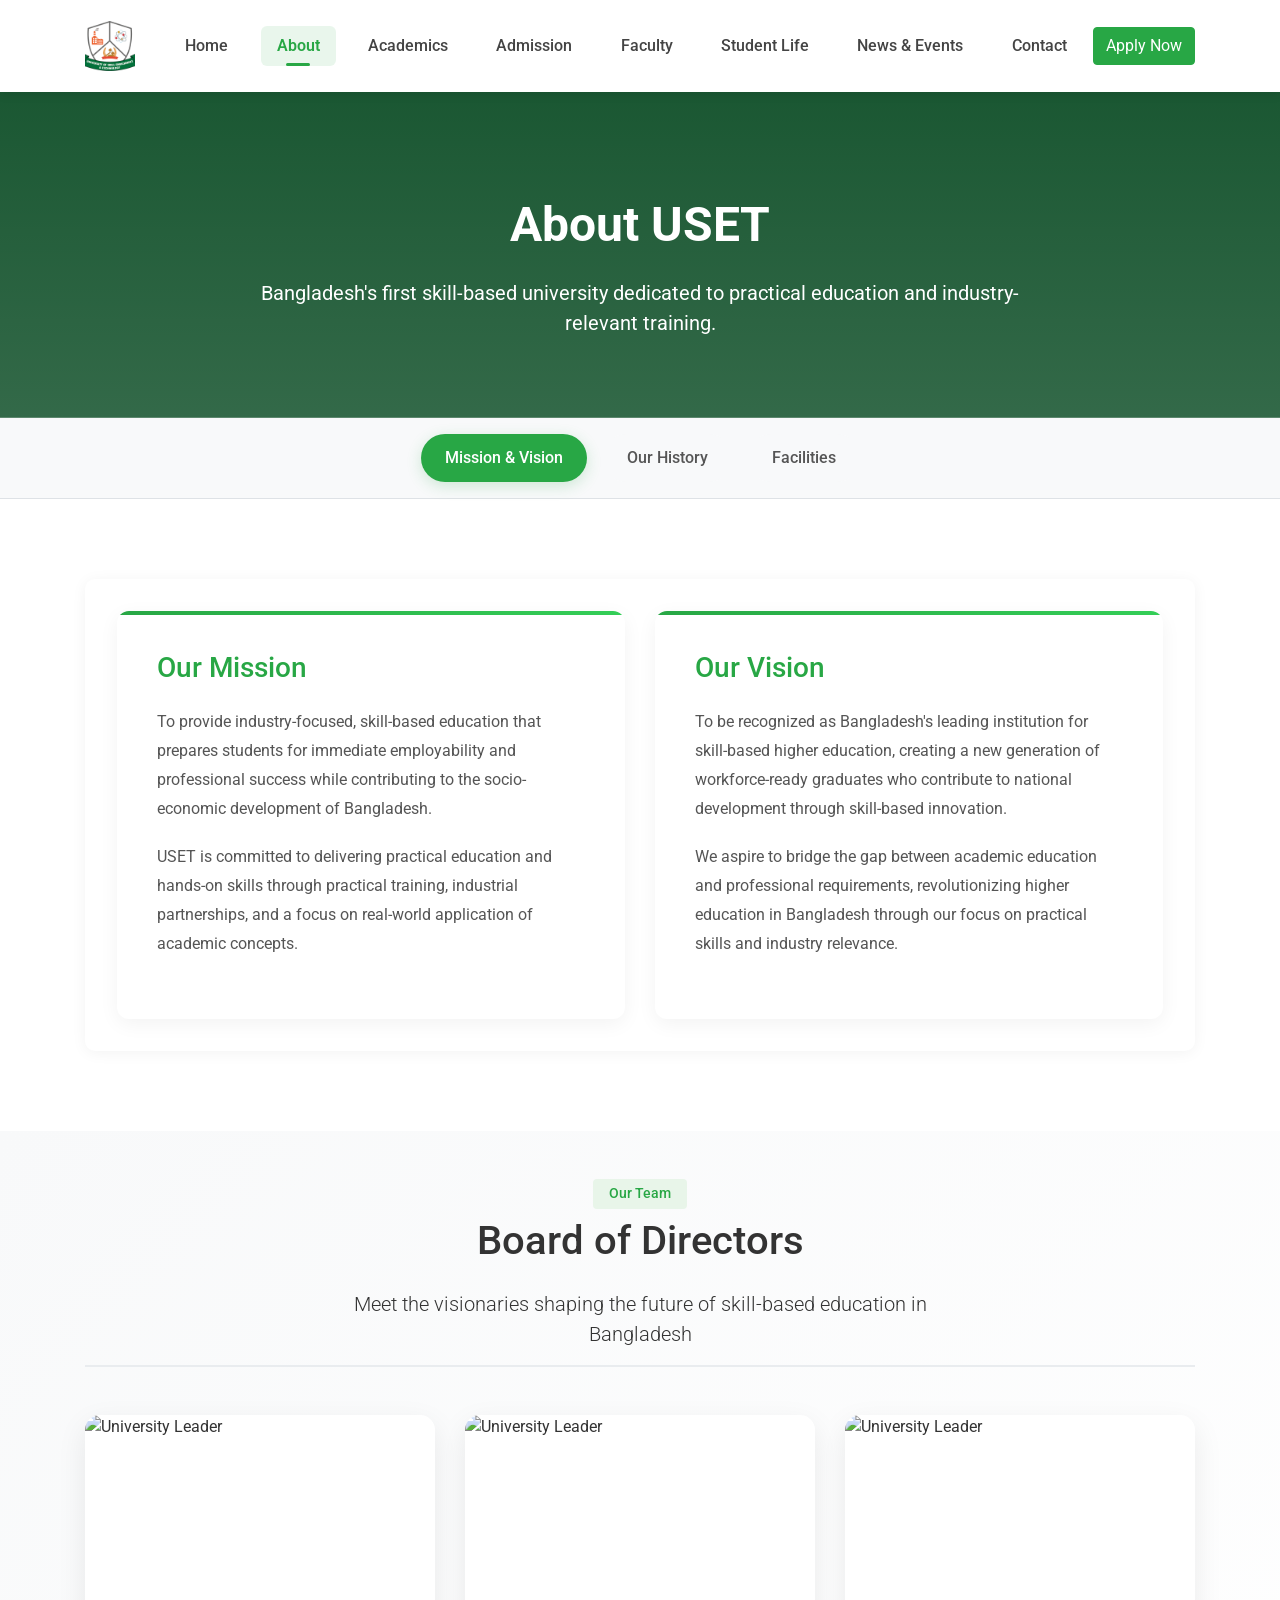
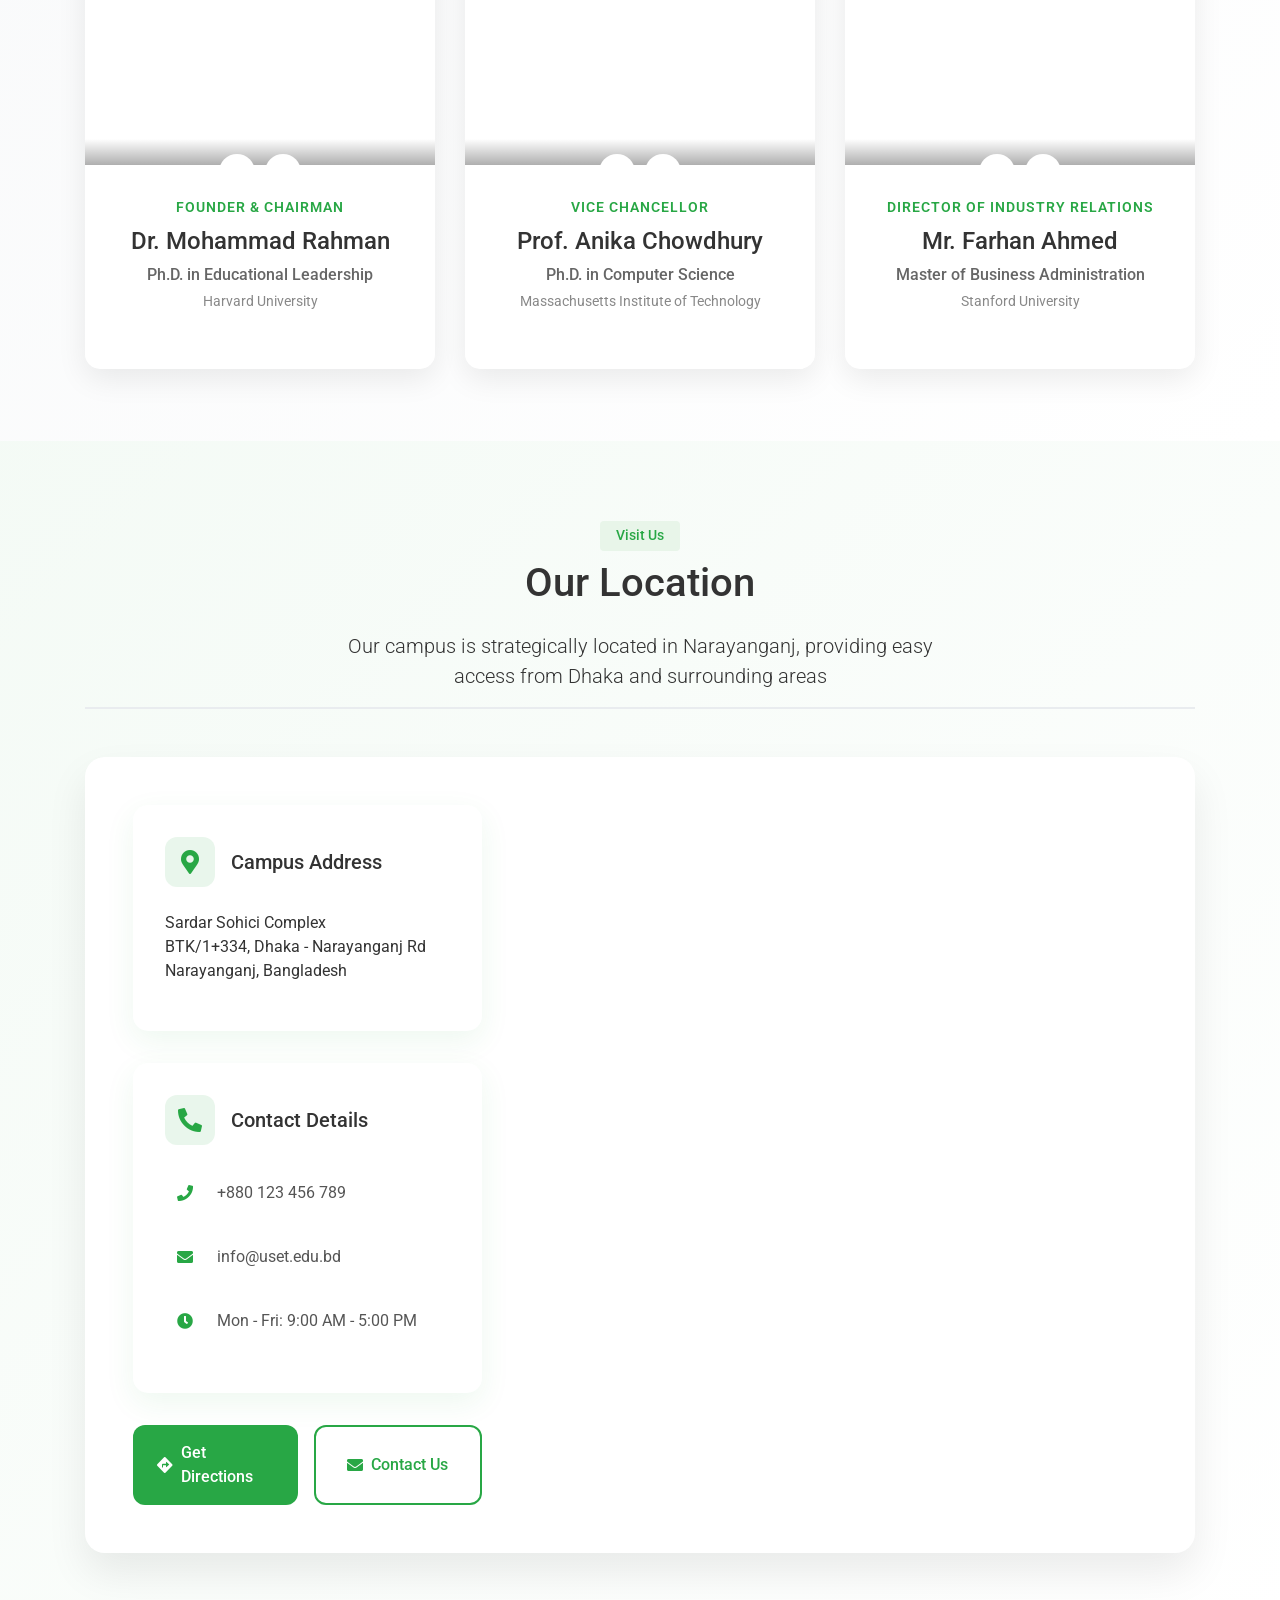
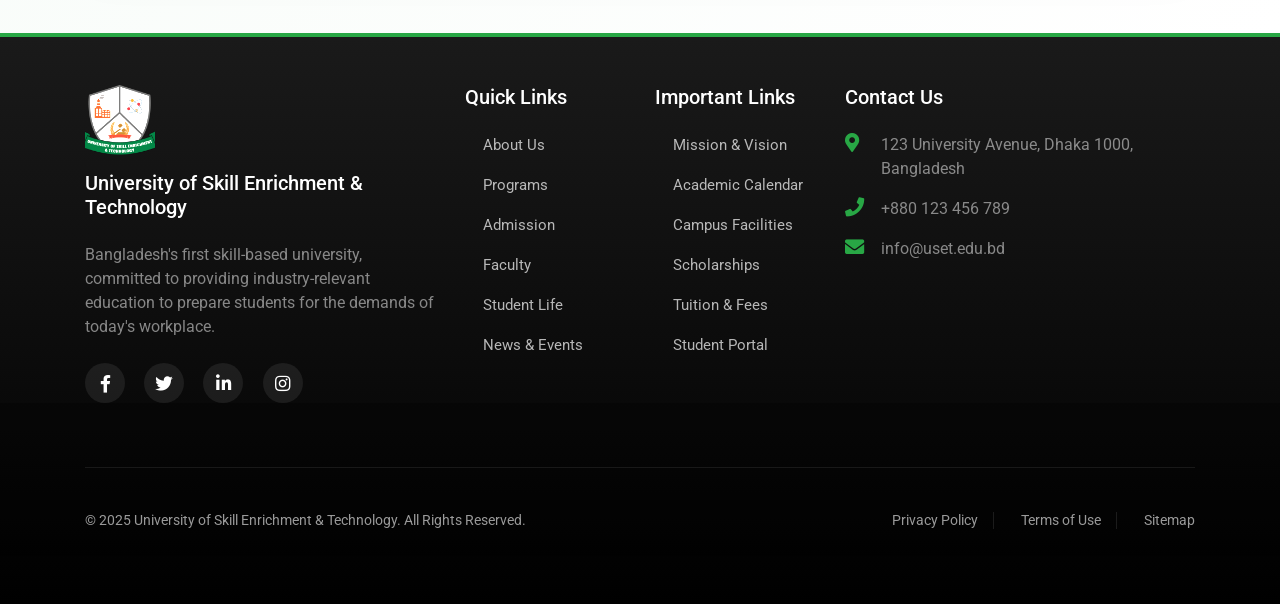
==== commit 9a6a268d: "Update Bootstrap version to 4.5.3 across multiple HTML files and refactor admission.js for improved " ====
--- a/about.html
+++ b/about.html
@@ -12,7 +12,7 @@
     <link rel="shortcut icon" href="img/favicon-32x32.png" type="image/x-icon">
 
     <!-- Bootstrap 5 CSS -->
-    <link rel="stylesheet" href="https://cdnjs.cloudflare.com/ajax/libs/bootstrap/5.3.2/css/bootstrap.min.css">
+    <link rel="stylesheet" href="https://cdn.jsdelivr.net/npm/bootstrap@4.5.3/dist/css/bootstrap.min.css">
 
     <!-- Font Awesome -->
     <link rel="stylesheet" href="https://cdnjs.cloudflare.com/ajax/libs/font-awesome/5.15.1/css/all.min.css">
@@ -562,7 +562,7 @@
     <!-- Bootstrap & jQuery JS -->
     <script src="https://code.jquery.com/jquery-3.5.1.min.js"></script>
     <script src="https://cdn.jsdelivr.net/npm/popper.js@1.16.1/dist/umd/popper.min.js"></script>
-    <script src="https://cdnjs.cloudflare.com/ajax/libs/bootstrap/5.3.2/js/bootstrap.bundle.min.js"></script>
+    <script src="https://cdn.jsdelivr.net/npm/bootstrap@4.5.3/dist/js/bootstrap.bundle.min.js"></script>
 
     <!-- Custom JS -->
     <script src="../js/main.js"></script>
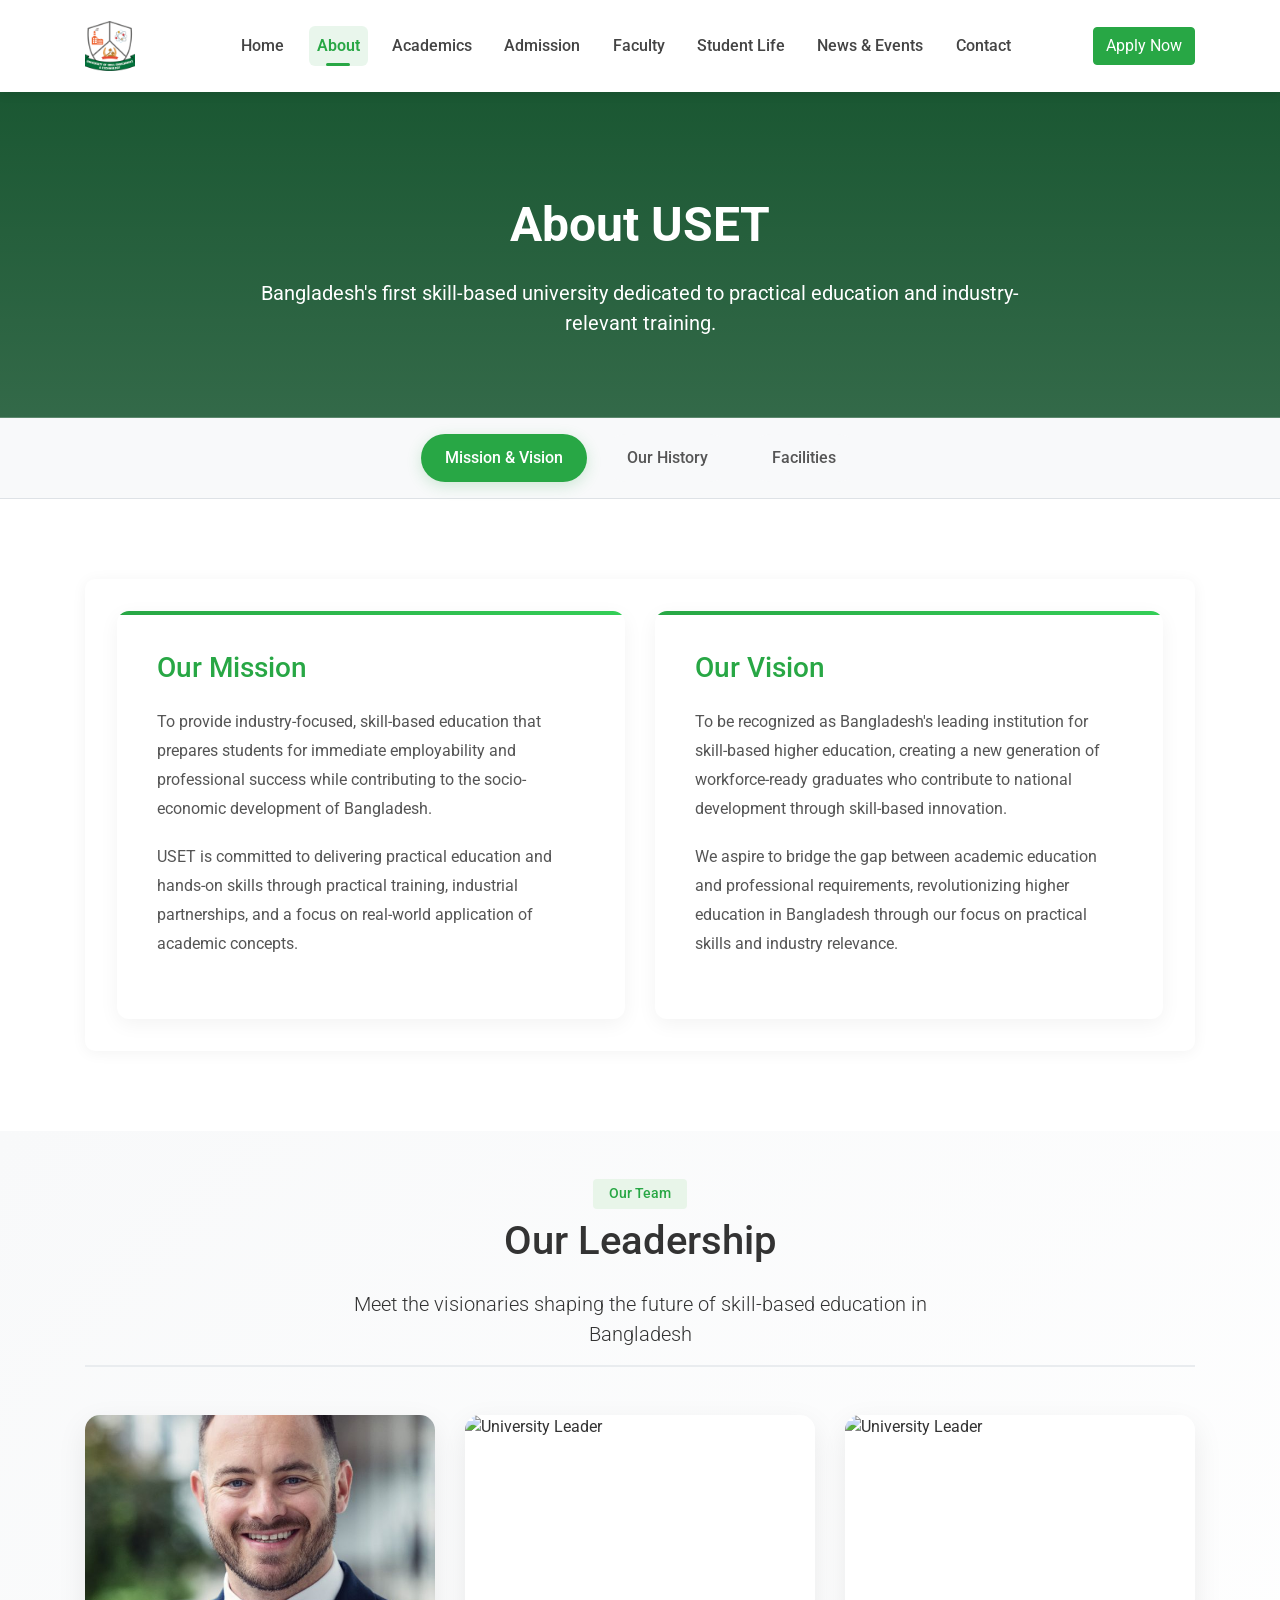
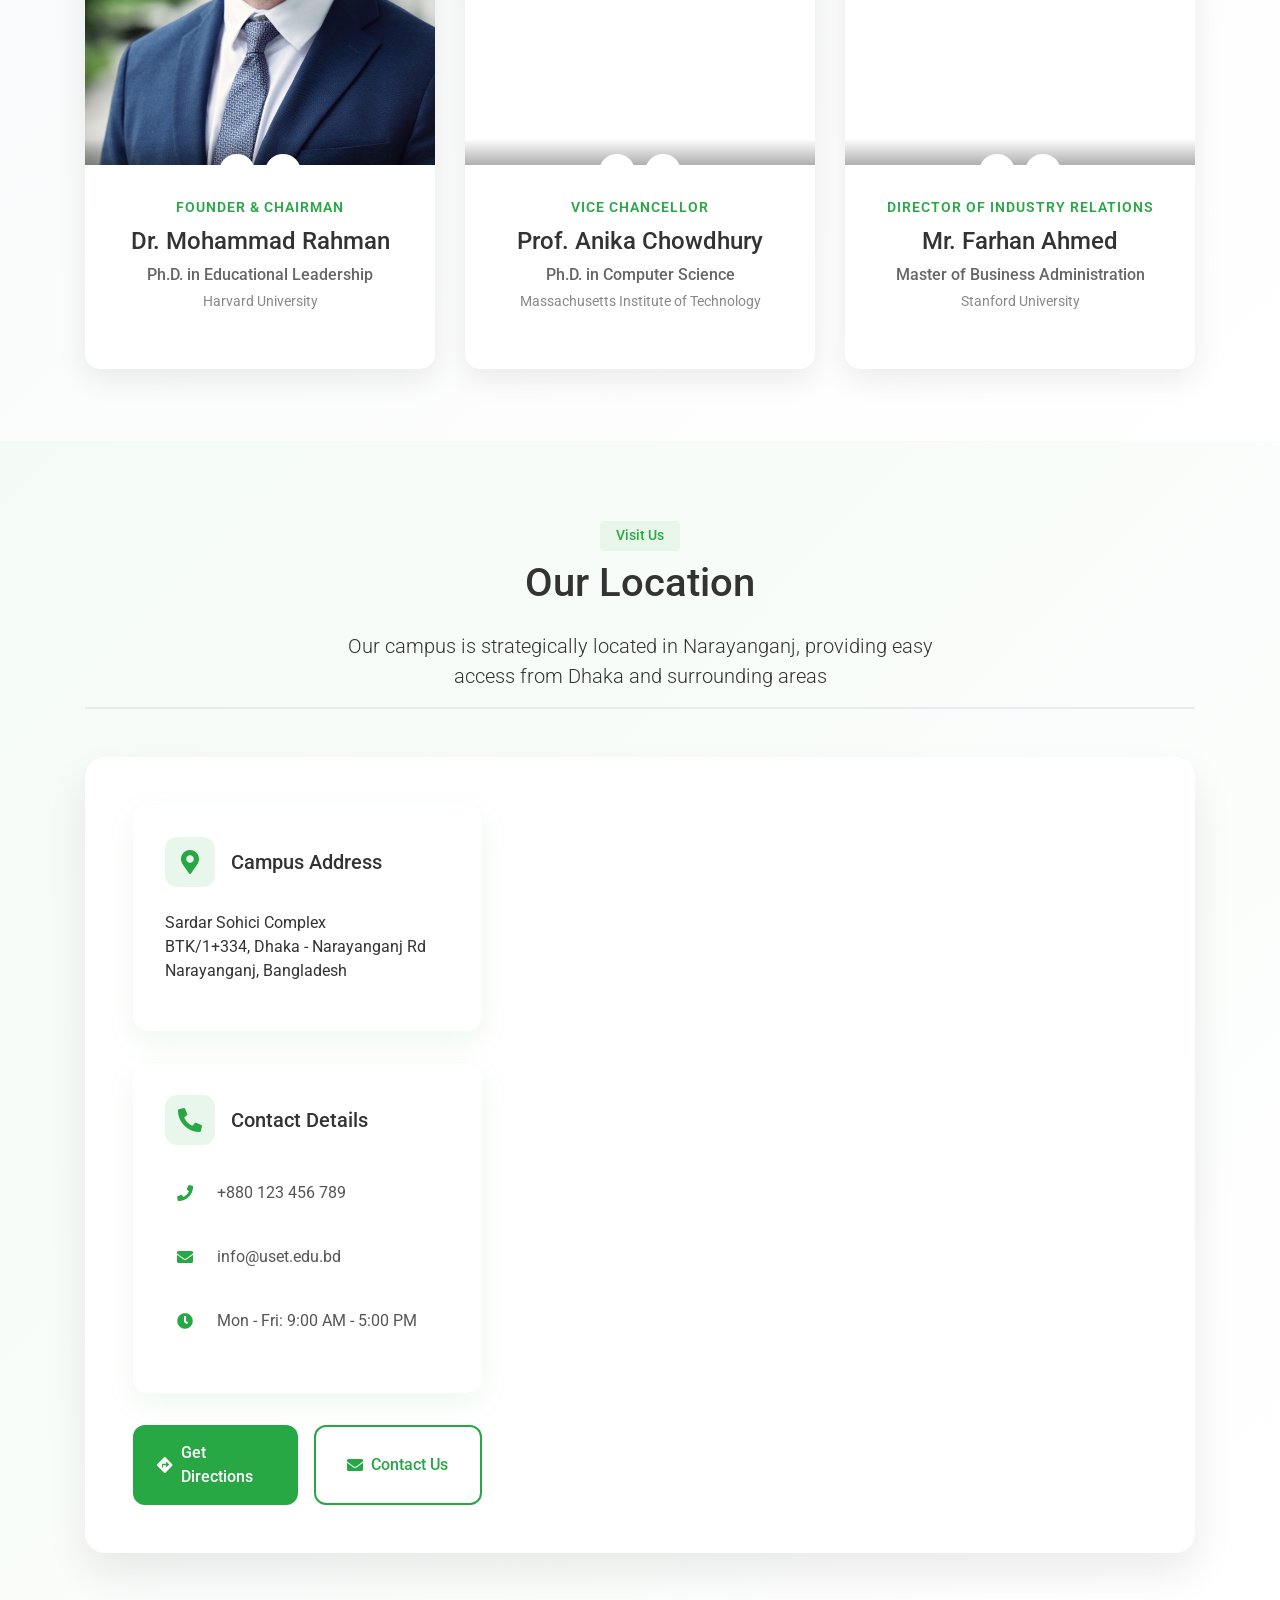
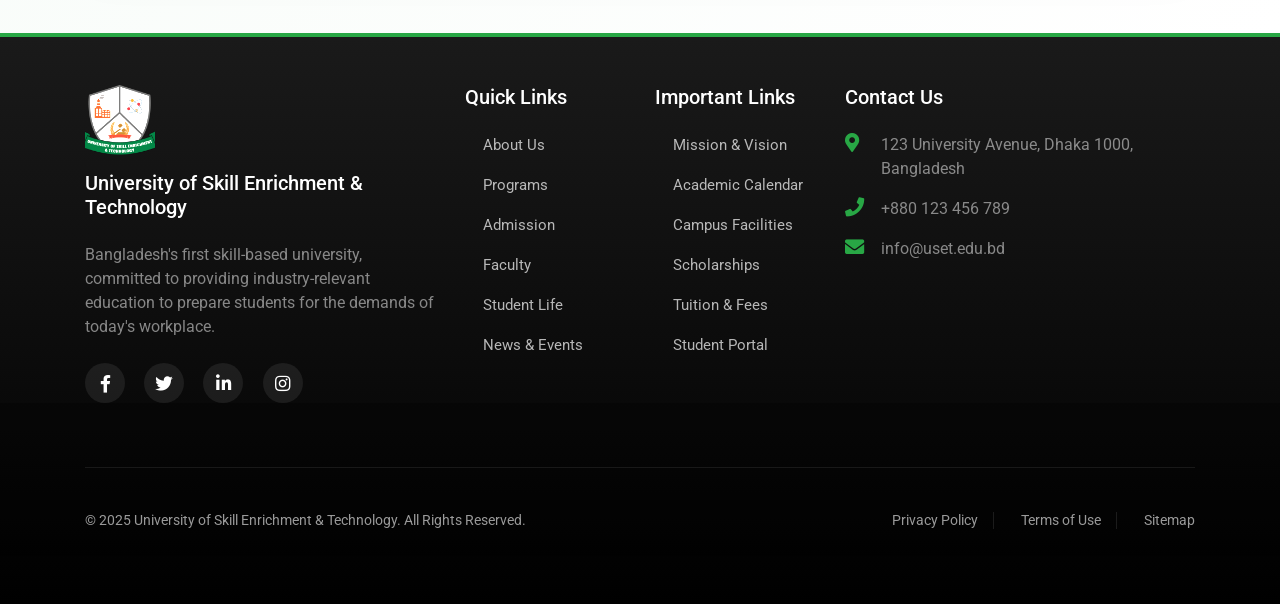
==== commit 3dfa3cda: "Faculty page updated" ====
--- a/about.html
+++ b/about.html
@@ -323,7 +323,7 @@
             <div class="container">
                 <div class="section-header text-center mb-5">
                     <span class="badge badge-success px-3 py-2 mb-2">Our Team</span>
-                    <h2 class="h1 mb-4">Board of Directors</h2>
+                    <h2 class="h1 mb-4">Our Leadership</h2>
                     <p class="lead mb-0 mx-auto" style="max-width: 600px;">Meet the visionaries shaping the future of skill-based education in Bangladesh</p>
                 </div>
                 
@@ -331,7 +331,7 @@
                     <div class="col-lg-4 col-md-6 mb-4">
                         <div class="leader-card">
                             <div class="leader-image">
-                                <img src="img/leaders/chairman.jpg" alt="University Leader">
+                                <img src="img/f1.jpg" alt="University Leader">
                                 <div class="social-links">
                                     <a href="#" class="social-link"><i class="fab fa-linkedin"></i></a>
                                     <a href="#" class="social-link"><i class="fab fa-twitter"></i></a>
--- a/css/styles.css
+++ b/css/styles.css
@@ -26,7 +26,7 @@
 .navbar-light .navbar-nav .nav-link {
   color: #444;
   font-weight: 500;
-  padding: 0.5rem 1rem;
+  padding: 0.5rem 0.5rem;
   margin: 0 0.2rem;
   border-radius: 6px;
   transition: all 0.3s ease;
@@ -96,11 +96,10 @@
 
 /* Hero Section */
 .hero-section {
-  margin-top: 80px;
+  margin-top: 100px;
   background-size: cover;
   background-position: center;
   color: white;
-  min-height: 90vh;
   display: flex;
   align-items: center;
 }
@@ -124,11 +123,11 @@
 .hero-slider {
     position: relative;
     overflow: hidden;
+    margin-top: 90px !important;
 }
 
 .hero-slide {
-    height: 100vh;
-    min-height: 600px;
+    height: 90vh;
     background-size: cover;
     background-position: center;
     background-repeat: no-repeat;
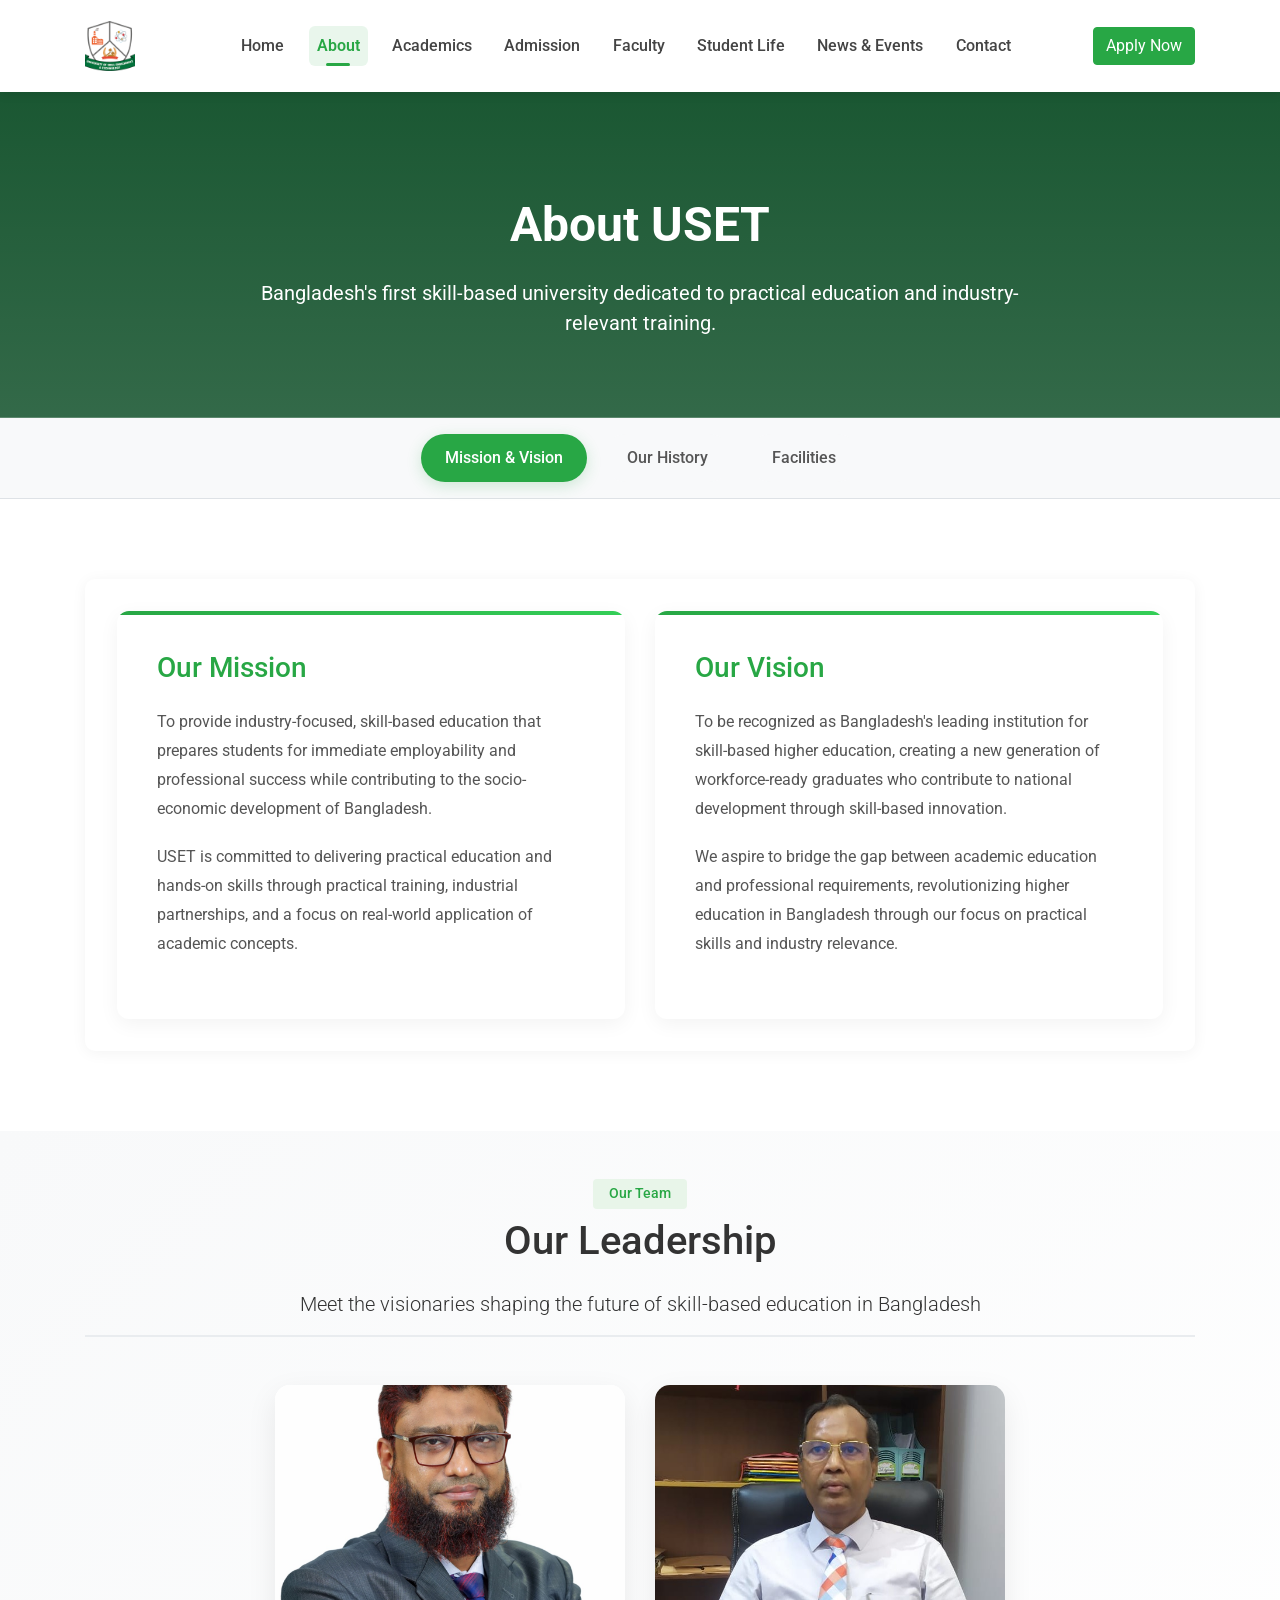
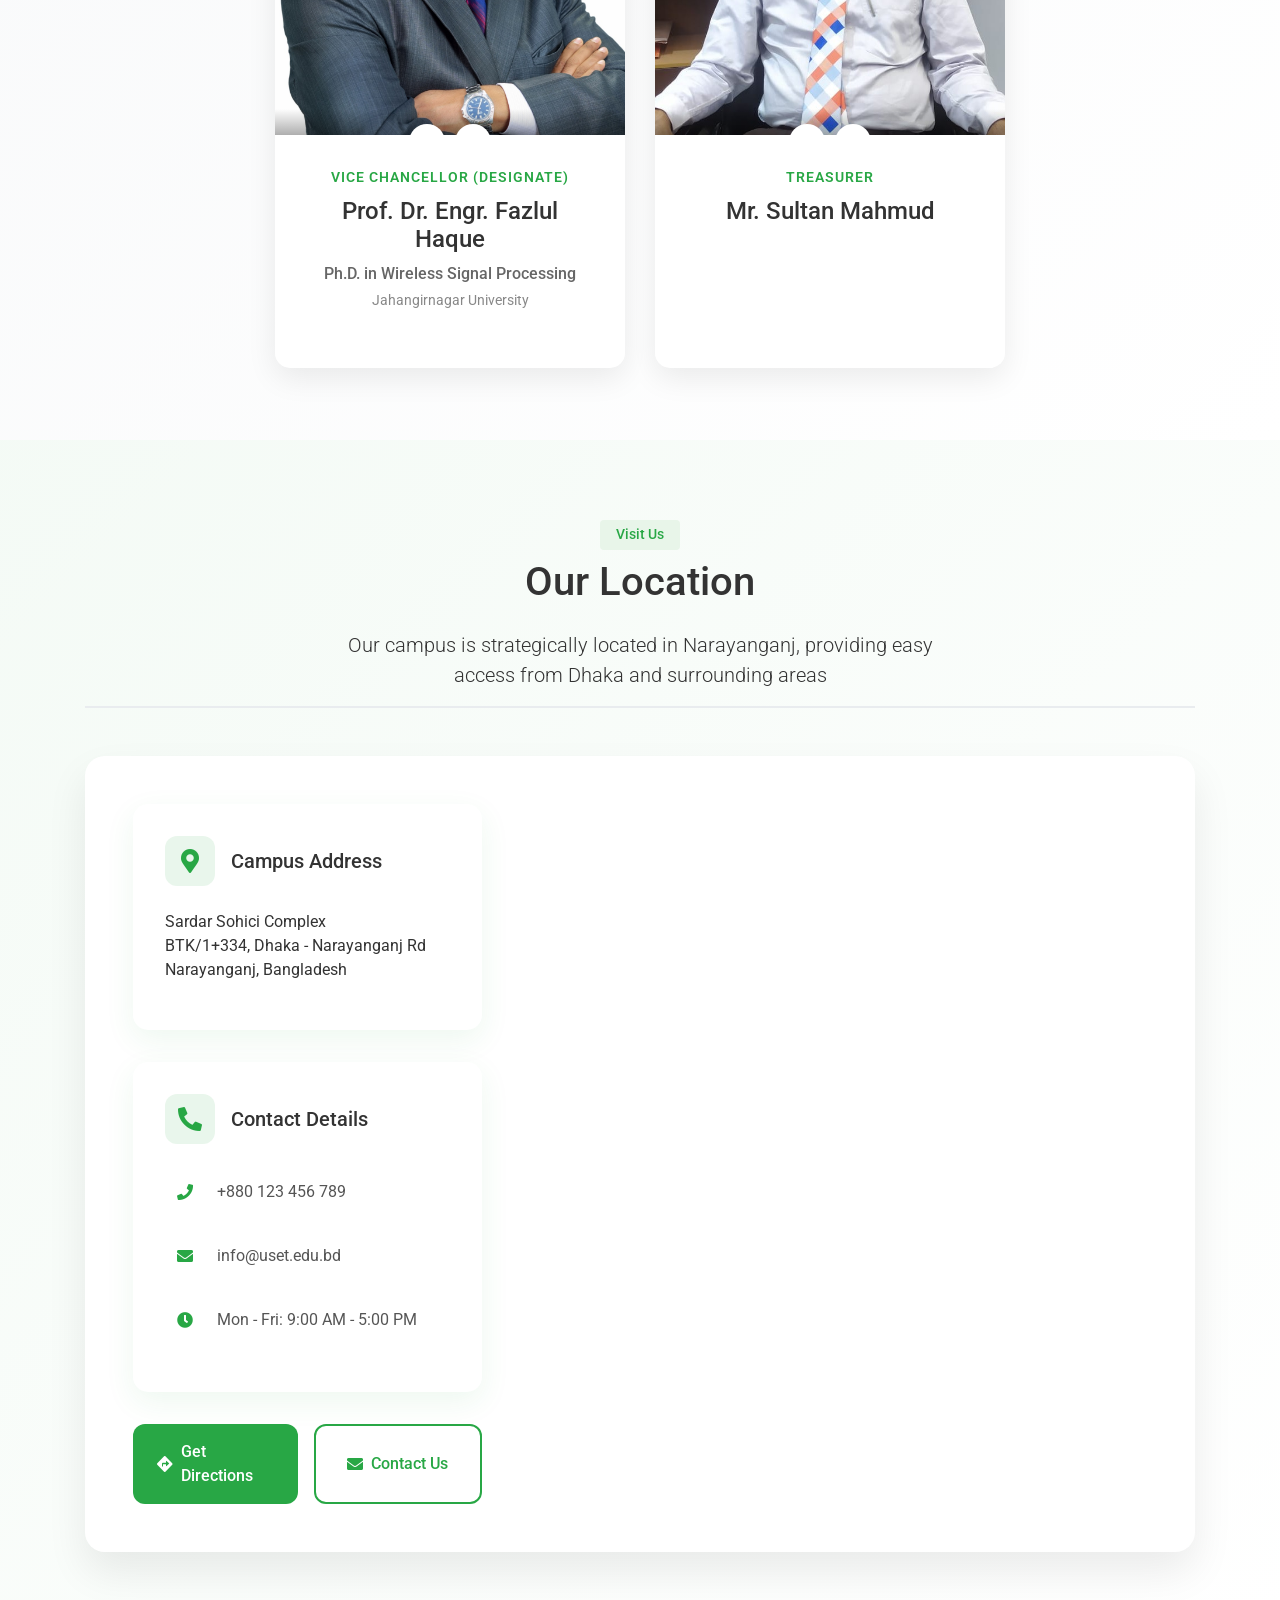
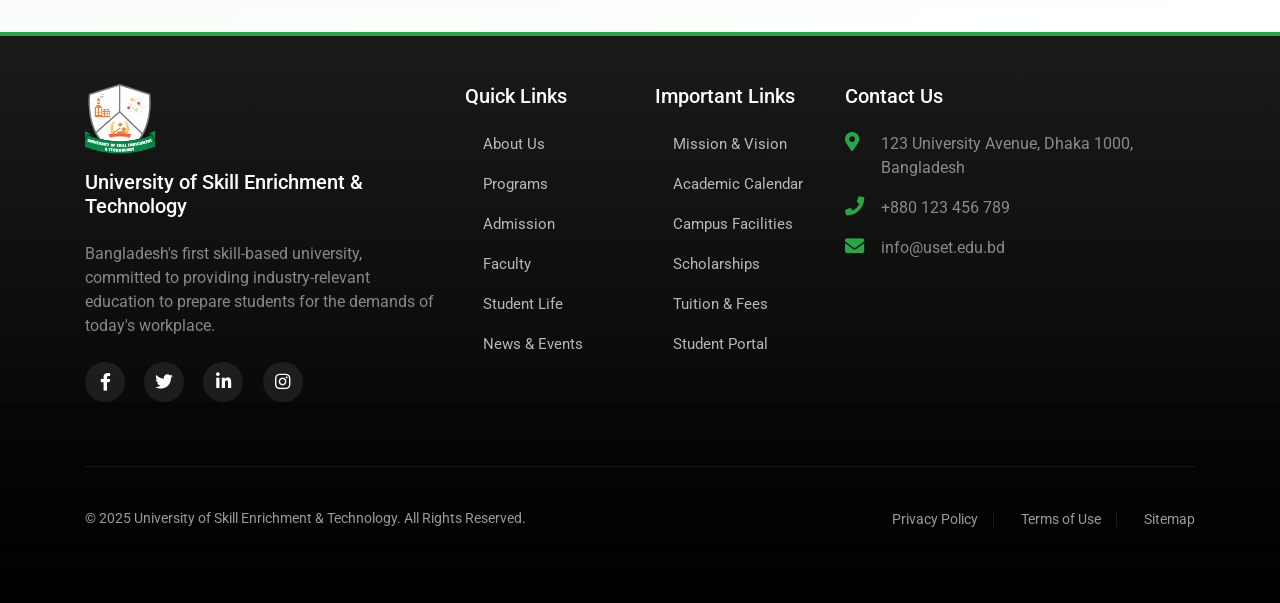
==== commit acf19976: "About Image updated" ====
--- a/about.html
+++ b/about.html
@@ -324,24 +324,24 @@
                 <div class="section-header text-center mb-5">
                     <span class="badge badge-success px-3 py-2 mb-2">Our Team</span>
                     <h2 class="h1 mb-4">Our Leadership</h2>
-                    <p class="lead mb-0 mx-auto" style="max-width: 600px;">Meet the visionaries shaping the future of skill-based education in Bangladesh</p>
+                    <p class="lead mb-0 mx-auto">Meet the visionaries shaping the future of skill-based education in Bangladesh</p>
                 </div>
                 
-                <div class="row">
+                <div class="row justify-content-center">
                     <div class="col-lg-4 col-md-6 mb-4">
                         <div class="leader-card">
                             <div class="leader-image">
-                                <img src="img/f1.jpg" alt="University Leader">
+                                <img src="img/Prof. Dr. Engr. Fazlul Haque.jpeg" alt="University Leader">
                                 <div class="social-links">
                                     <a href="#" class="social-link"><i class="fab fa-linkedin"></i></a>
                                     <a href="#" class="social-link"><i class="fab fa-twitter"></i></a>
                                 </div>
                             </div>
                             <div class="leader-info">
-                                <div class="leader-role">Founder & Chairman</div>
-                                <h3>Dr. Mohammad Rahman</h3>
-                                <p class="leader-education">Ph.D. in Educational Leadership</p>
-                                <p class="leader-university">Harvard University</p>
+                                <div class="leader-role">VIce Chancellor (Designate)</div>
+                                <h3>Prof. Dr. Engr. Fazlul Haque</h3>
+                                <p class="leader-education">Ph.D. in Wireless Signal Processing</p>
+                                <p class="leader-university">Jahangirnagar University</p>
                             </div>
                         </div>
                     </div>
@@ -349,35 +349,17 @@
                     <div class="col-lg-4 col-md-6 mb-4">
                         <div class="leader-card">
                             <div class="leader-image">
-                                <img src="img/leaders/vice-chancellor.jpg" alt="University Leader">
+                                <img src="img/Mr. Sultan Mahmud.jpeg" alt="University Leader">
                                 <div class="social-links">
                                     <a href="#" class="social-link"><i class="fab fa-linkedin"></i></a>
                                     <a href="#" class="social-link"><i class="fab fa-twitter"></i></a>
                                 </div>
                             </div>
                             <div class="leader-info">
-                                <div class="leader-role">Vice Chancellor</div>
-                                <h3>Prof. Anika Chowdhury</h3>
-                                <p class="leader-education">Ph.D. in Computer Science</p>
-                                <p class="leader-university">Massachusetts Institute of Technology</p>
-                            </div>
-                        </div>
-                    </div>
-
-                    <div class="col-lg-4 col-md-6 mb-4">
-                        <div class="leader-card">
-                            <div class="leader-image">
-                                <img src="img/leaders/director.jpg" alt="University Leader">
-                                <div class="social-links">
-                                    <a href="#" class="social-link"><i class="fab fa-linkedin"></i></a>
-                                    <a href="#" class="social-link"><i class="fab fa-twitter"></i></a>
-                                </div>
-                            </div>
-                            <div class="leader-info">
-                                <div class="leader-role">Director of Industry Relations</div>
-                                <h3>Mr. Farhan Ahmed</h3>
-                                <p class="leader-education">Master of Business Administration</p>
-                                <p class="leader-university">Stanford University</p>
+                                <div class="leader-role">Treasurer</div>
+                                <h3>Mr. Sultan Mahmud</h3>
+                                <!-- <p class="leader-education">Ph.D. in Computer Science</p>
+                                <p class="leader-university">Massachusetts Institute of Technology</p> -->
                             </div>
                         </div>
                     </div>
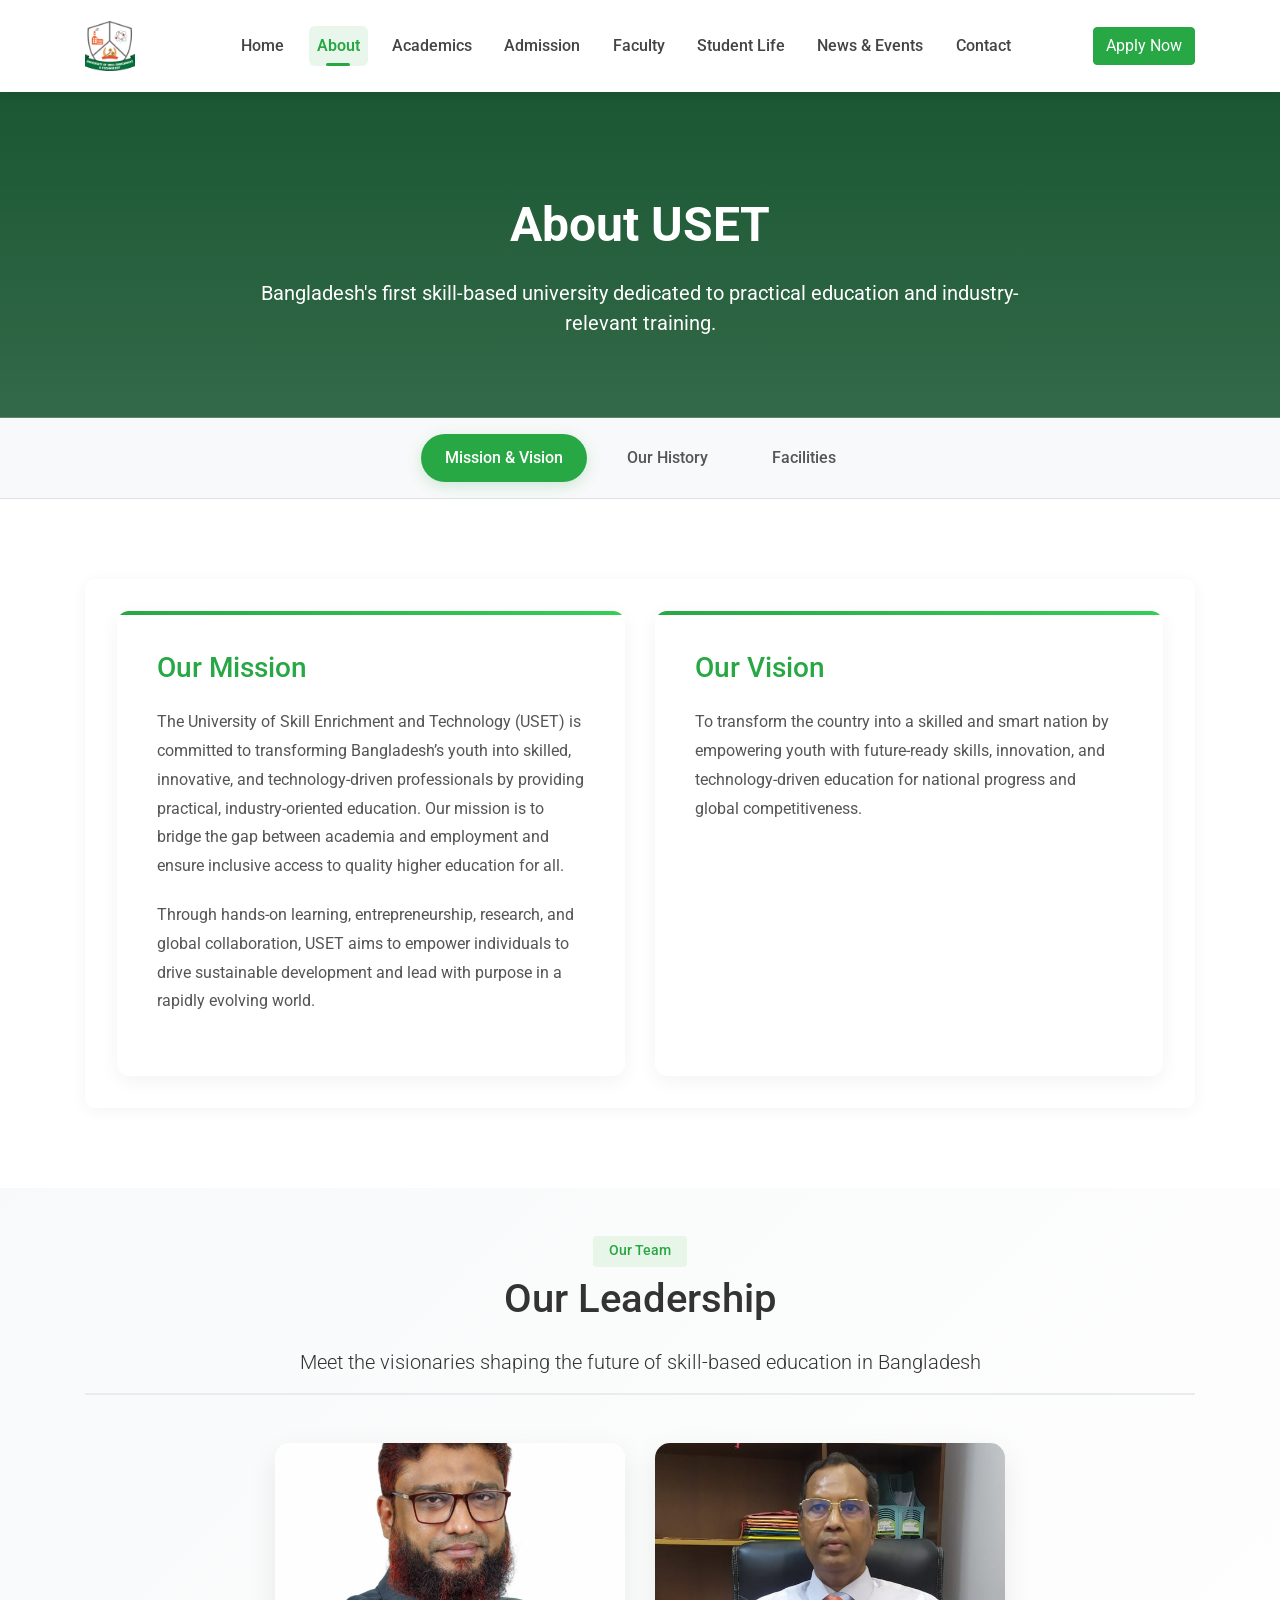
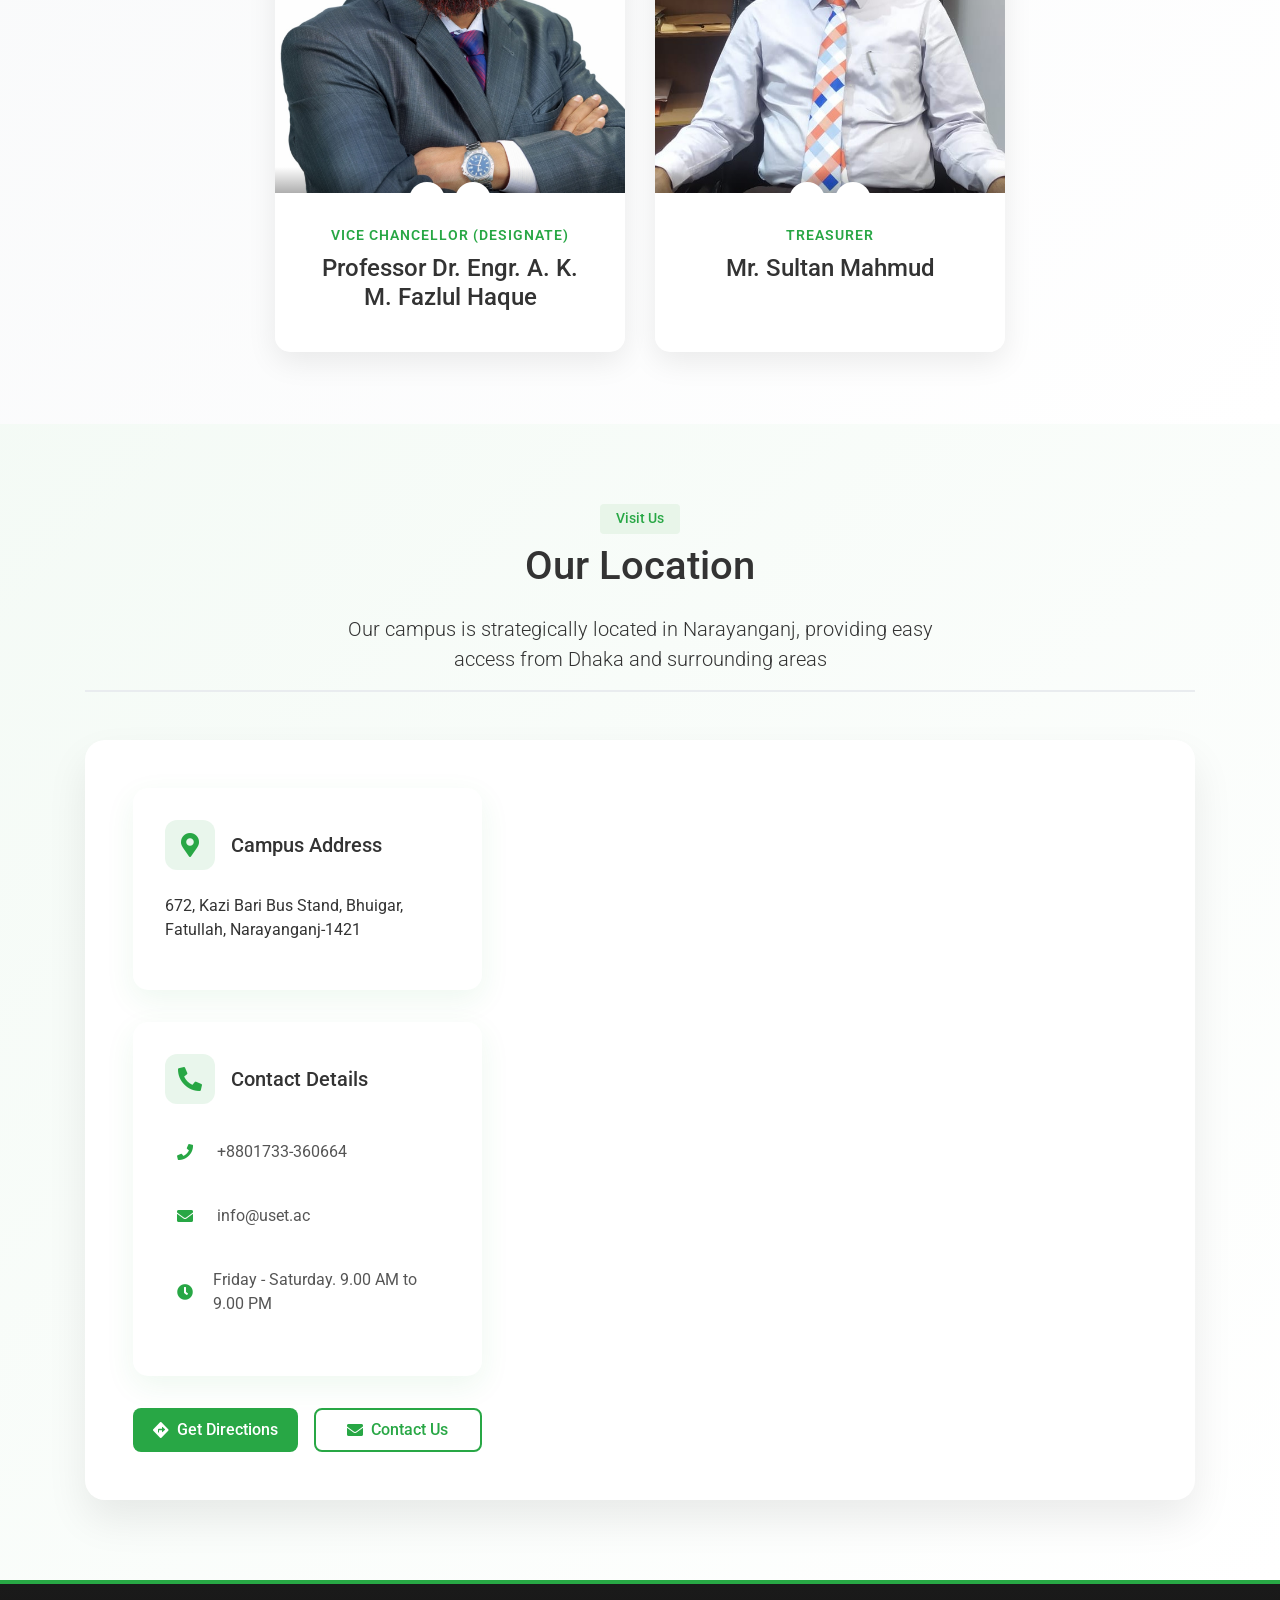
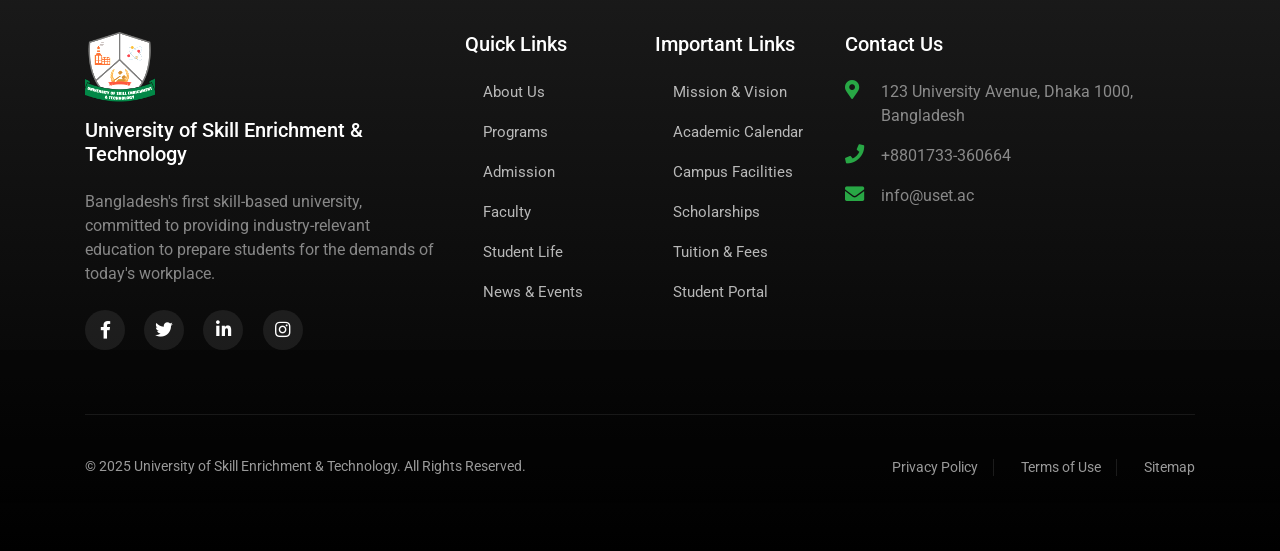
==== commit 333f36d4: "Update university contact information and address across multiple files" ====
--- a/about.html
+++ b/about.html
@@ -110,15 +110,14 @@
                             <div class="col-md-6 mb-4 mb-md-0">
                                 <div class="mission-box">
                                     <h2>Our Mission</h2>
-                                    <p>To provide industry-focused, skill-based education that prepares students for immediate employability and professional success while contributing to the socio-economic development of Bangladesh.</p>
-                                    <p>USET is committed to delivering practical education and hands-on skills through practical training, industrial partnerships, and a focus on real-world application of academic concepts.</p>
+                                    <p>The University of Skill Enrichment and Technology (USET) is committed to transforming Bangladesh’s youth into skilled, innovative, and technology-driven professionals by providing practical, industry-oriented education. Our mission is to bridge the gap between academia and employment and ensure inclusive access to quality higher education for all.</p>
+                                    <p>Through hands-on learning, entrepreneurship, research, and global collaboration, USET aims to empower individuals to drive sustainable development and lead with purpose in a rapidly evolving world.</p>
                                 </div>
                             </div>
                             <div class="col-md-6">
                                 <div class="vision-box">
                                     <h2>Our Vision</h2>
-                                    <p>To be recognized as Bangladesh's leading institution for skill-based higher education, creating a new generation of workforce-ready graduates who contribute to national development through skill-based innovation.</p>
-                                    <p>We aspire to bridge the gap between academic education and professional requirements, revolutionizing higher education in Bangladesh through our focus on practical skills and industry relevance.</p>
+                                    <p>To transform the country into a skilled and smart nation by empowering youth with future-ready skills, innovation, and technology-driven education for national progress and global competitiveness.</p>
                                 </div>
                             </div>
                         </div>
@@ -291,8 +290,8 @@
 
                                     <div class="contact-box mb-4">
                                         <h3>Contact Information</h3>
-                                        <p><i class="fas fa-phone-alt mr-2"></i> +880 123 456 789</p>
-                                        <p><i class="fas fa-envelope mr-2"></i> info@uset.edu.bd</p>
+                                        <p><i class="fas fa-phone-alt mr-2"></i> +8801733-360664</p>
+                                        <p><i class="fas fa-envelope mr-2"></i> info@uset.ac</p>
                                     </div>
 
                                     <a href="https://maps.google.com" class="btn btn-success" target="_blank">
@@ -339,9 +338,9 @@
                             </div>
                             <div class="leader-info">
                                 <div class="leader-role">VIce Chancellor (Designate)</div>
-                                <h3>Prof. Dr. Engr. Fazlul Haque</h3>
-                                <p class="leader-education">Ph.D. in Wireless Signal Processing</p>
-                                <p class="leader-university">Jahangirnagar University</p>
+                                <h3>Professor Dr. Engr. A. K. M. Fazlul Haque</h3>
+                                <!-- <p class="leader-education">Ph.D. in Wireless Signal Processing</p>
+                                <p class="leader-university">Jahangirnagar University</p> -->
                             </div>
                         </div>
                     </div>
@@ -387,9 +386,7 @@
                                         </div>
                                         <h3 class="info-title">Campus Address</h3>
                                     </div>
-                                    <p>Sardar Sohici Complex<br>
-                                       BTK/1+334, Dhaka - Narayanganj Rd<br>
-                                       Narayanganj, Bangladesh</p>
+                                    <p>672, Kazi Bari Bus Stand, Bhuigar, Fatullah, Narayanganj-1421</p>
                                 </div>
 
                                 <div class="info-card">
@@ -402,15 +399,15 @@
                                     <ul class="contact-list">
                                         <li class="contact-item">
                                             <i class="fas fa-phone"></i>
-                                            <span>+880 123 456 789</span>
+                                            <span>+8801733-360664</span>
                                         </li>
                                         <li class="contact-item">
                                             <i class="fas fa-envelope"></i>
-                                            <span>info@uset.edu.bd</span>
+                                            <span>info@uset.ac</span>
                                         </li>
                                         <li class="contact-item">
                                             <i class="fas fa-clock"></i>
-                                            <span>Mon - Fri: 9:00 AM - 5:00 PM</span>
+                                            <span>Friday - Saturday. 9.00 AM to 9.00 PM</span>
                                         </li>
                                     </ul>
                                 </div>
@@ -429,10 +426,7 @@
                         </div>
                         <div class="col-lg-7">
                             <div class="map-container">
-                                <iframe
-                                    src="https://www.google.com/maps/embed?pb=!1m18!1m12!1m3!1d3653.0375321315364!2d90.4039!3d23.7115!2m3!1f0!2f0!3f0!3m2!1i1024!2i768!4f13.1!3m3!1m2!1s0x0%3A0x0!2zMjPCsDQyJzQxLjQiTiA5MMKwMjQnMTQuMCJF!5e0!3m2!1sen!2sbd!4v1620834256447!5m2!1sen!2sbd"
-                                    allowfullscreen=""
-                                    loading="lazy">
+                                <iframe src="https://www.google.com/maps/embed?pb=!1m18!1m12!1m3!1d3653.8722752740264!2d90.48268259999999!3d23.680525199999998!2m3!1f0!2f0!3f0!3m2!1i1024!2i768!4f13.1!3m3!1m2!1s0x3755b7ebf3764ead%3A0x7538b8f41cd19c5b!2sUniversity%20of%20Skill%20Enrichment%20and%20Technology%20(USET)!5e0!3m2!1sen!2sbd!4v1748105710109!5m2!1sen!2sbd" width="600" height="450" style="border:0;" allowfullscreen="" loading="lazy" referrerpolicy="no-referrer-when-downgrade">
                                 </iframe>
                             </div>
                         </div>
@@ -508,11 +502,11 @@
                         </li>
                         <li class="d-flex mb-3">
                             <i class="fas fa-phone contact-icon"></i>
-                            <a href="tel:+880123456789" class="text-white-50">+880 123 456 789</a>
+                            <a href="tel:+880123456789" class="text-white-50">+8801733-360664</a>
                         </li>
                         <li class="d-flex mb-3">
                             <i class="fas fa-envelope contact-icon"></i>
-                            <a href="mailto:info@uset.edu.bd" class="text-white-50">info@uset.edu.bd</a>
+                            <a href="mailto:info@uset.ac" class="text-white-50">info@uset.ac</a>
                         </li>
                     </ul>
                 </div>
--- a/css/about.css
+++ b/css/about.css
@@ -568,8 +568,8 @@
     display: inline-flex;
     align-items: center;
     justify-content: center;
-    padding: 1rem 1.5rem;
-    border-radius: 12px;
+    padding: 0.5rem 1rem;
+    border-radius: 8px;
     font-weight: 500;
     transition: all 0.3s ease;
     text-decoration: none;
@@ -588,6 +588,7 @@
 .direction-btn:hover {
     transform: translateY(-3px);
     box-shadow: 0 10px 20px rgba(40, 167, 69, 0.15);
+    text-decoration: none;
 }
 
 .btn-primary:hover {
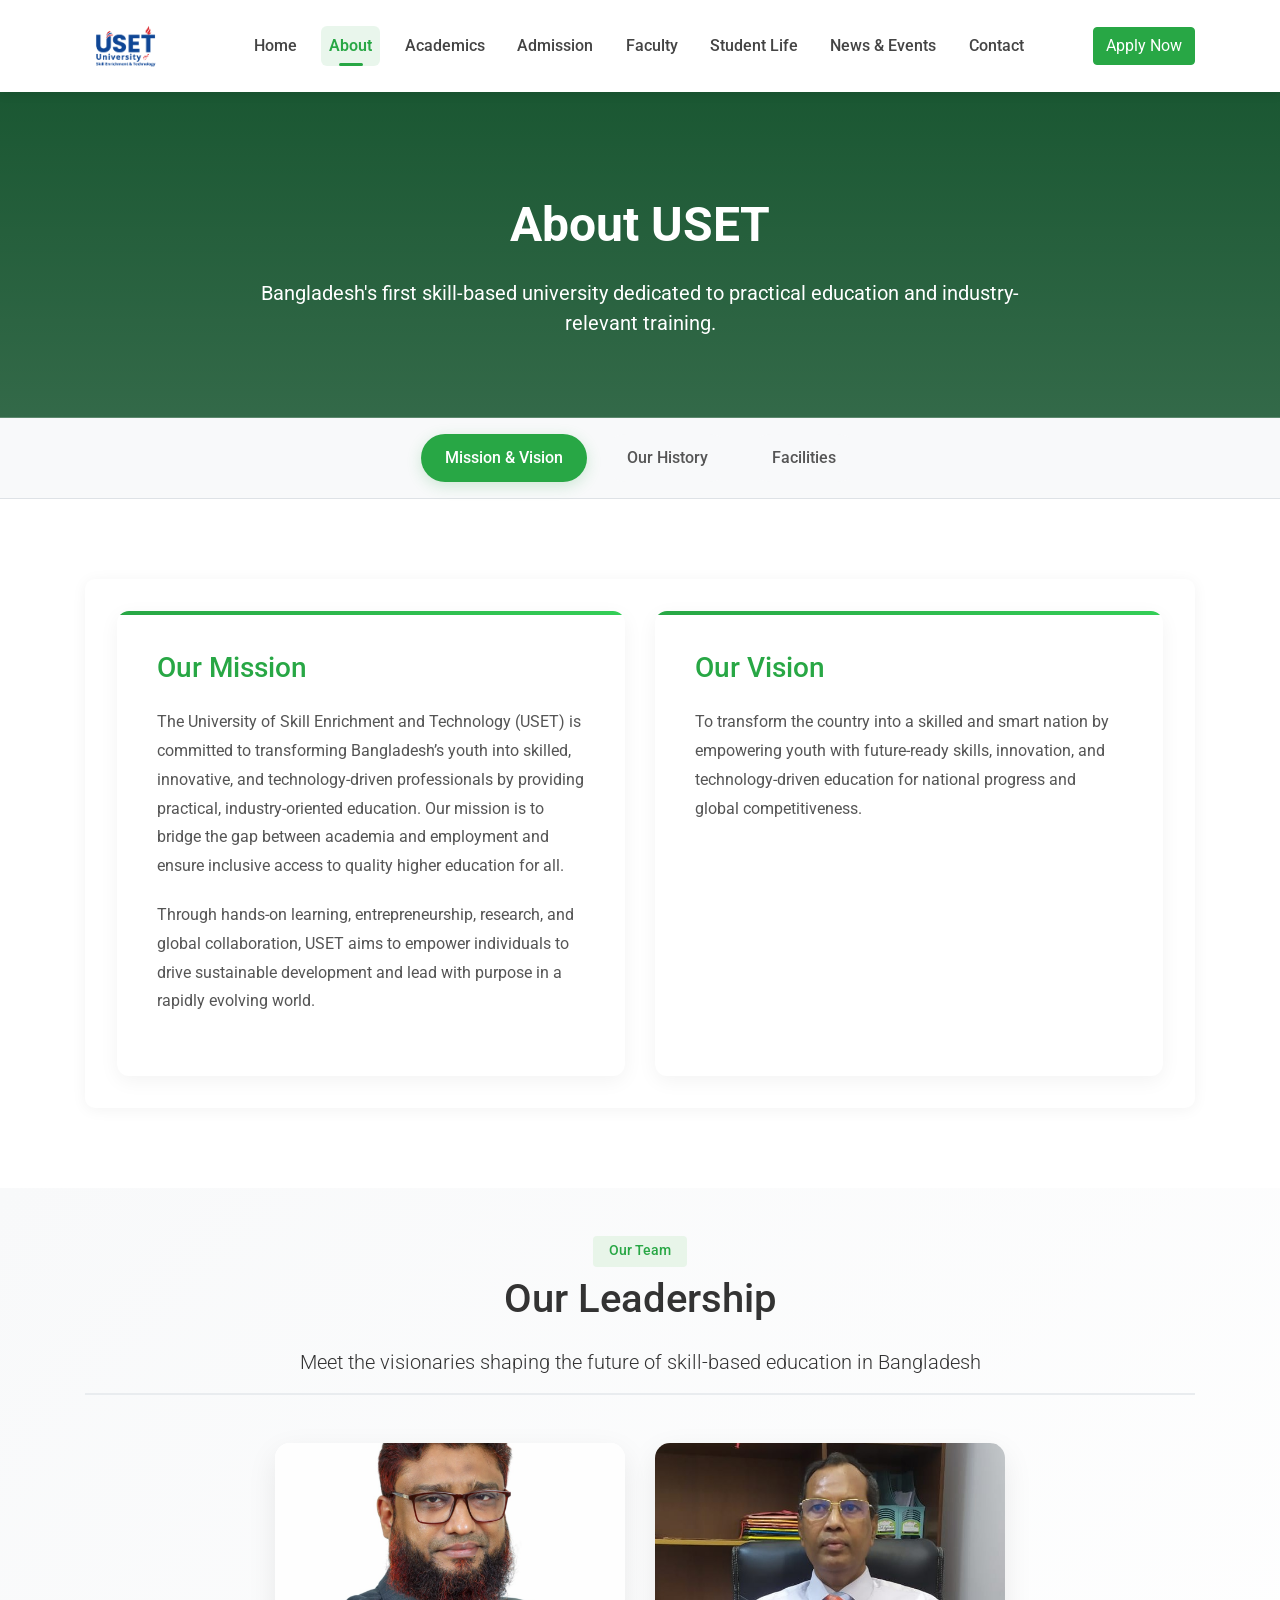
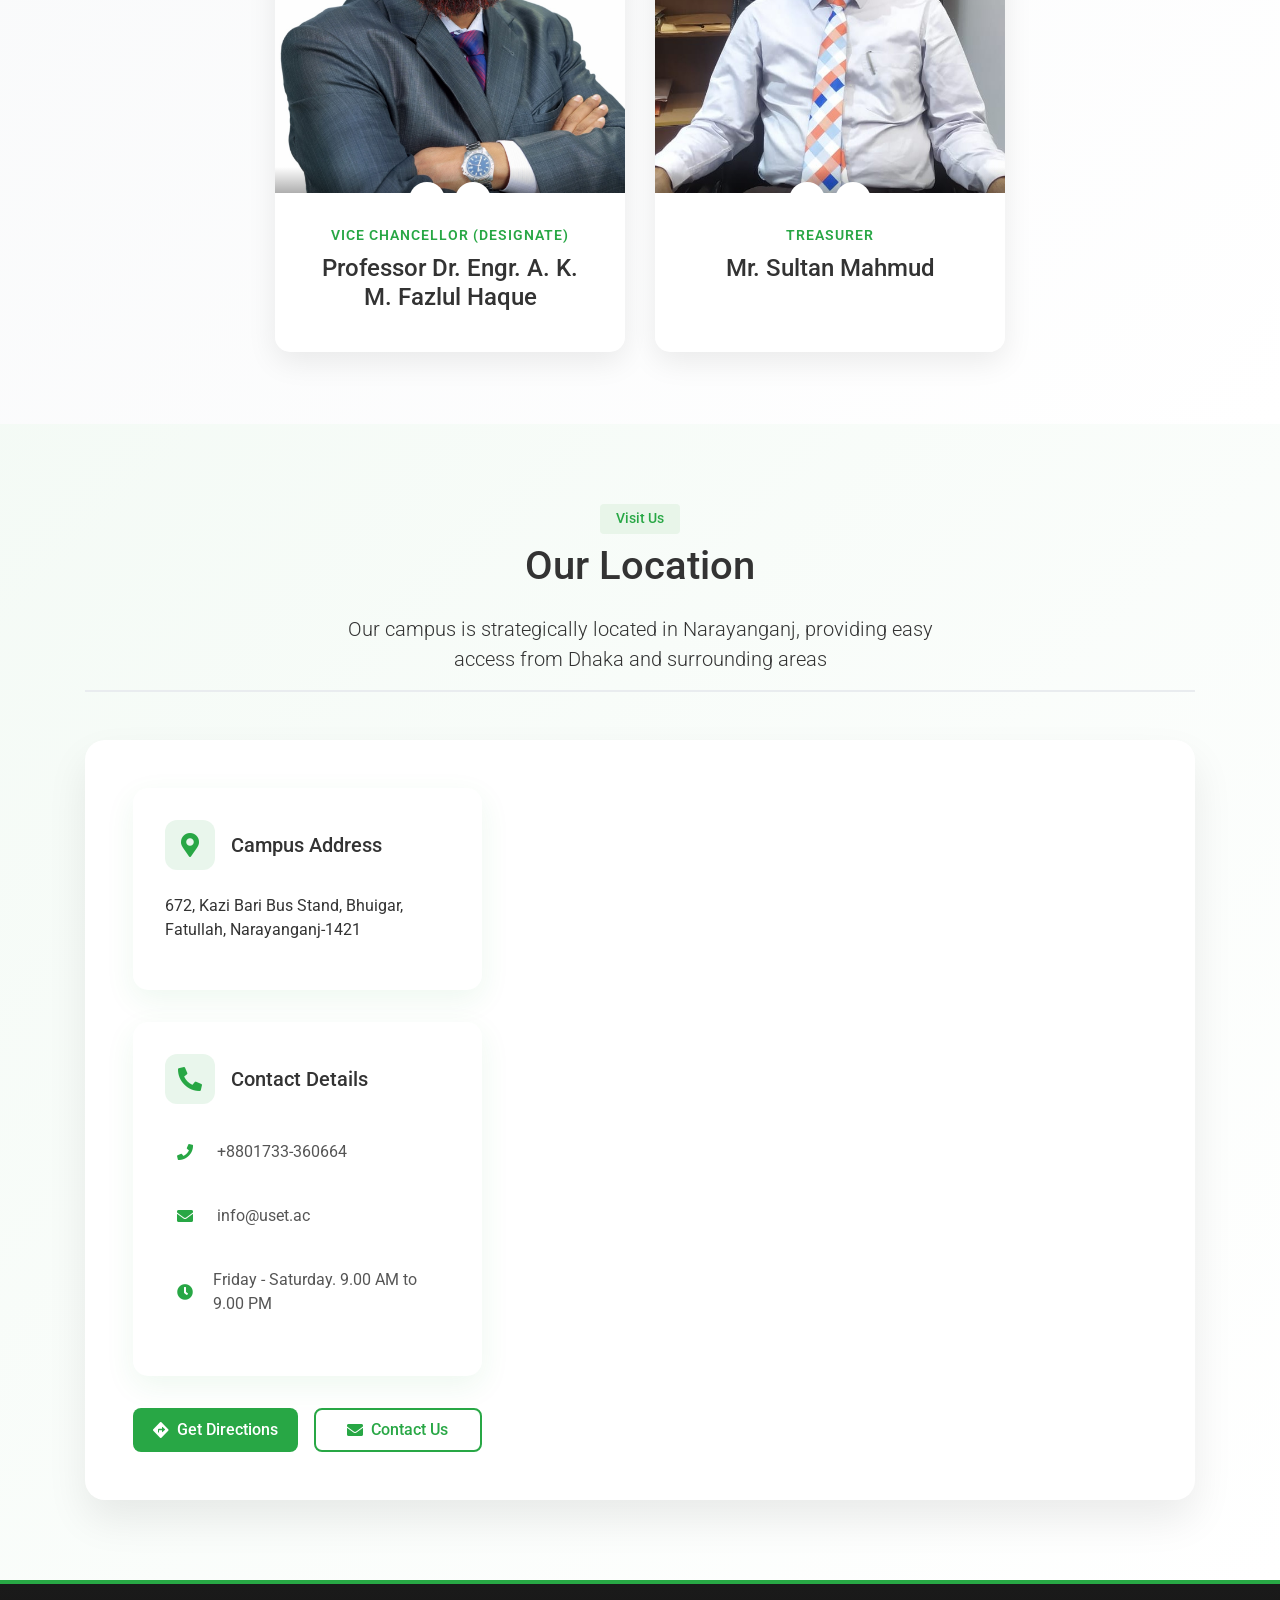
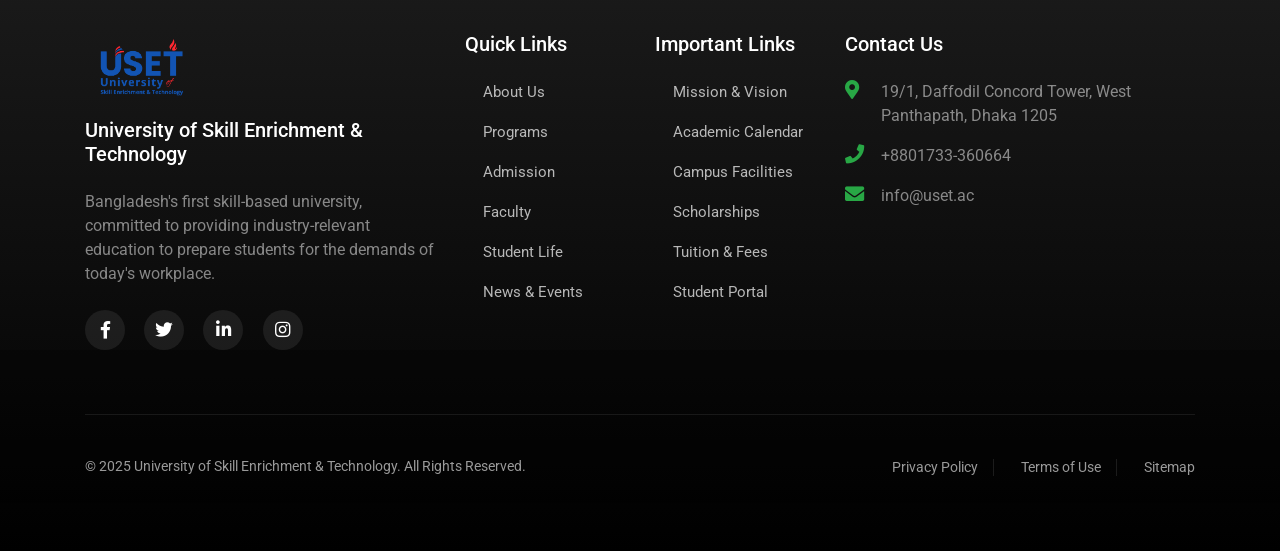
==== commit 49610b25: "Address and Logo Updated" ====
--- a/about.html
+++ b/about.html
@@ -110,14 +110,22 @@
                             <div class="col-md-6 mb-4 mb-md-0">
                                 <div class="mission-box">
                                     <h2>Our Mission</h2>
-                                    <p>The University of Skill Enrichment and Technology (USET) is committed to transforming Bangladesh’s youth into skilled, innovative, and technology-driven professionals by providing practical, industry-oriented education. Our mission is to bridge the gap between academia and employment and ensure inclusive access to quality higher education for all.</p>
-                                    <p>Through hands-on learning, entrepreneurship, research, and global collaboration, USET aims to empower individuals to drive sustainable development and lead with purpose in a rapidly evolving world.</p>
+                                    <p>The University of Skill Enrichment and Technology (USET) is committed to
+                                        transforming Bangladesh’s youth into skilled, innovative, and technology-driven
+                                        professionals by providing practical, industry-oriented education. Our mission
+                                        is to bridge the gap between academia and employment and ensure inclusive access
+                                        to quality higher education for all.</p>
+                                    <p>Through hands-on learning, entrepreneurship, research, and global collaboration,
+                                        USET aims to empower individuals to drive sustainable development and lead with
+                                        purpose in a rapidly evolving world.</p>
                                 </div>
                             </div>
                             <div class="col-md-6">
                                 <div class="vision-box">
                                     <h2>Our Vision</h2>
-                                    <p>To transform the country into a skilled and smart nation by empowering youth with future-ready skills, innovation, and technology-driven education for national progress and global competitiveness.</p>
+                                    <p>To transform the country into a skilled and smart nation by empowering youth with
+                                        future-ready skills, innovation, and technology-driven education for national
+                                        progress and global competitiveness.</p>
                                 </div>
                             </div>
                         </div>
@@ -140,7 +148,9 @@
                                         </div>
                                         <div class="year">2018</div>
                                     </div>
-                                    <p>The idea for Bangladesh's first skill-based university was conceived by a group of educators and industry leaders concerned about the gap between traditional education and workplace requirements.</p>
+                                    <p>The idea for Bangladesh's first skill-based university was conceived by a group
+                                        of educators and industry leaders concerned about the gap between traditional
+                                        education and workplace requirements.</p>
                                 </div>
                             </div>
 
@@ -156,7 +166,9 @@
                                         </div>
                                         <div class="year">2019</div>
                                     </div>
-                                    <p>The founding team developed the university's curriculum framework based on international polytechnic models and secured approvals from the Bangladesh University Grants Commission.</p>
+                                    <p>The founding team developed the university's curriculum framework based on
+                                        international polytechnic models and secured approvals from the Bangladesh
+                                        University Grants Commission.</p>
                                 </div>
                             </div>
 
@@ -172,7 +184,9 @@
                                         </div>
                                         <div class="year">2020</div>
                                     </div>
-                                    <p>USET was officially established with its first campus in Narayanganj, offering four initial programs designed with direct input from industry partners. The first batch of students was admitted in Fall 2020.</p>
+                                    <p>USET was officially established with its first campus in Narayanganj, offering
+                                        four initial programs designed with direct input from industry partners. The
+                                        first batch of students was admitted in Fall 2020.</p>
                                 </div>
                             </div>
 
@@ -188,7 +202,9 @@
                                         </div>
                                         <div class="year">Present</div>
                                     </div>
-                                    <p>Today, USET continues to expand its program offerings, establish new industry partnerships, and gain recognition for its innovative approach to higher education in Bangladesh.</p>
+                                    <p>Today, USET continues to expand its program offerings, establish new industry
+                                        partnerships, and gain recognition for its innovative approach to higher
+                                        education in Bangladesh.</p>
                                 </div>
                             </div>
                         </div>
@@ -205,7 +221,8 @@
                                         <i class="fas fa-laptop-code"></i>
                                     </div>
                                     <h3>Modern Labs</h3>
-                                    <p>State-of-the-art computer and engineering laboratories equipped with the latest technology and industry-standard tools.</p>
+                                    <p>State-of-the-art computer and engineering laboratories equipped with the latest
+                                        technology and industry-standard tools.</p>
                                 </div>
                             </div>
                             <div class="col-md-4 mb-4">
@@ -214,7 +231,8 @@
                                         <i class="fas fa-book-reader"></i>
                                     </div>
                                     <h3>Digital Library</h3>
-                                    <p>Comprehensive digital library with access to international journals, e-books, and research resources.</p>
+                                    <p>Comprehensive digital library with access to international journals, e-books, and
+                                        research resources.</p>
                                 </div>
                             </div>
                             <div class="col-md-4 mb-4">
@@ -223,7 +241,8 @@
                                         <i class="fas fa-users"></i>
                                     </div>
                                     <h3>Collaboration Spaces</h3>
-                                    <p>Modern spaces designed for group work, industry collaboration, and innovative project development.</p>
+                                    <p>Modern spaces designed for group work, industry collaboration, and innovative
+                                        project development.</p>
                                 </div>
                             </div>
                         </div>
@@ -238,33 +257,42 @@
                                 <div class="col-md-4 mb-4">
                                     <div class="leader-card animate-in">
                                         <div class="leader-image mb-3">
-                                            <img src="img/leaders/chairman.jpg" alt="Dr. Mohammad Rahman" class="img-fluid rounded">
+                                            <img src="img/leaders/chairman.jpg" alt="Dr. Mohammad Rahman"
+                                                class="img-fluid rounded">
                                         </div>
                                         <h3>Dr. Mohammad Rahman</h3>
                                         <p class="position">Founder & Chairman</p>
-                                        <p class="description">With over 25 years of experience in education and industry, Dr. Rahman founded USET with a vision to transform higher education in Bangladesh through skill-based learning.</p>
+                                        <p class="description">With over 25 years of experience in education and
+                                            industry, Dr. Rahman founded USET with a vision to transform higher
+                                            education in Bangladesh through skill-based learning.</p>
                                         <p class="education">Ph.D. in Educational Leadership, Harvard University</p>
                                     </div>
                                 </div>
                                 <div class="col-md-4 mb-4">
                                     <div class="leader-card animate-in">
                                         <div class="leader-image mb-3">
-                                            <img src="img/leaders/vice-chancellor.jpg" alt="Prof. Anika Chowdhury" class="img-fluid rounded">
+                                            <img src="img/leaders/vice-chancellor.jpg" alt="Prof. Anika Chowdhury"
+                                                class="img-fluid rounded">
                                         </div>
                                         <h3>Prof. Anika Chowdhury</h3>
                                         <p class="position">Vice Chancellor</p>
-                                        <p class="description">Prof. Chowdhury brings extensive academic and administrative experience to her role, leading USET's academic innovation and growth.</p>
-                                        <p class="education">Ph.D. in Computer Science, Massachusetts Institute of Technology</p>
+                                        <p class="description">Prof. Chowdhury brings extensive academic and
+                                            administrative experience to her role, leading USET's academic innovation
+                                            and growth.</p>
+                                        <p class="education">Ph.D. in Computer Science, Massachusetts Institute of
+                                            Technology</p>
                                     </div>
                                 </div>
                                 <div class="col-md-4 mb-4">
                                     <div class="leader-card animate-in">
                                         <div class="leader-image mb-3">
-                                            <img src="img/leaders/director.jpg" alt="Mr. Farhan Ahmed" class="img-fluid rounded">
+                                            <img src="img/leaders/director.jpg" alt="Mr. Farhan Ahmed"
+                                                class="img-fluid rounded">
                                         </div>
                                         <h3>Mr. Farhan Ahmed</h3>
                                         <p class="position">Director of Industry Relations</p>
-                                        <p class="description">With a background in both industry and academia, Mr. Ahmed leads USET's efforts in building strong industry partnerships.</p>
+                                        <p class="description">With a background in both industry and academia, Mr.
+                                            Ahmed leads USET's efforts in building strong industry partnerships.</p>
                                         <p class="education">MBA, Stanford University</p>
                                     </div>
                                 </div>
@@ -280,8 +308,11 @@
                             <div class="col-md-6">
                                 <div class="location-info animate-in">
                                     <h2>Visit USET</h2>
-                                    <p class="lead mb-4">Our campus is strategically located in Narayanganj, providing easy access from Dhaka and surrounding areas. The location combines the advantages of proximity to industry partners while offering a focused learning environment.</p>
-                                    
+                                    <p class="lead mb-4">Our campus is strategically located in Narayanganj, providing
+                                        easy access from Dhaka and surrounding areas. The location combines the
+                                        advantages of proximity to industry partners while offering a focused learning
+                                        environment.</p>
+
                                     <div class="address-box mb-4">
                                         <h3>Address</h3>
                                         <p>Sardar Sohici Complex, BTK/1+334, Dhaka - Narayanganj Rd, Narayanganj</p>
@@ -303,11 +334,7 @@
                                 <div class="map-container animate-in">
                                     <iframe
                                         src="https://www.google.com/maps/embed?pb=!1m18!1m12!1m3!1d3653.0375321315364!2d90.4039!3d23.7115!2m3!1f0!2f0!3f0!3m2!1i1024!2i768!4f13.1!3m3!1m2!1s0x0%3A0x0!2zMjPCsDQyJzQxLjQiTiA5MMKwMjQnMTQuMCJF!5e0!3m2!1sen!2sbd!4v1620834256447!5m2!1sen!2sbd"
-                                        width="100%" 
-                                        height="450" 
-                                        style="border:0;" 
-                                        allowfullscreen="" 
-                                        loading="lazy">
+                                        width="100%" height="450" style="border:0;" allowfullscreen="" loading="lazy">
                                     </iframe>
                                 </div>
                             </div>
@@ -323,9 +350,10 @@
                 <div class="section-header text-center mb-5">
                     <span class="badge badge-success px-3 py-2 mb-2">Our Team</span>
                     <h2 class="h1 mb-4">Our Leadership</h2>
-                    <p class="lead mb-0 mx-auto">Meet the visionaries shaping the future of skill-based education in Bangladesh</p>
-                </div>
-                
+                    <p class="lead mb-0 mx-auto">Meet the visionaries shaping the future of skill-based education in
+                        Bangladesh</p>
+                </div>
+
                 <div class="row justify-content-center">
                     <div class="col-lg-4 col-md-6 mb-4">
                         <div class="leader-card">
@@ -372,7 +400,8 @@
                 <div class="section-header text-center mb-5">
                     <span class="badge badge-success px-3 py-2 mb-2">Visit Us</span>
                     <h2 class="h1 mb-4">Our Location</h2>
-                    <p class="lead mb-0 mx-auto" style="max-width: 600px;">Our campus is strategically located in Narayanganj, providing easy access from Dhaka and surrounding areas</p>
+                    <p class="lead mb-0 mx-auto" style="max-width: 600px;">Our campus is strategically located in
+                        Narayanganj, providing easy access from Dhaka and surrounding areas</p>
                 </div>
 
                 <div class="location-container">
@@ -426,7 +455,10 @@
                         </div>
                         <div class="col-lg-7">
                             <div class="map-container">
-                                <iframe src="https://www.google.com/maps/embed?pb=!1m18!1m12!1m3!1d3653.8722752740264!2d90.48268259999999!3d23.680525199999998!2m3!1f0!2f0!3f0!3m2!1i1024!2i768!4f13.1!3m3!1m2!1s0x3755b7ebf3764ead%3A0x7538b8f41cd19c5b!2sUniversity%20of%20Skill%20Enrichment%20and%20Technology%20(USET)!5e0!3m2!1sen!2sbd!4v1748105710109!5m2!1sen!2sbd" width="600" height="450" style="border:0;" allowfullscreen="" loading="lazy" referrerpolicy="no-referrer-when-downgrade">
+                                <iframe
+                                    src="https://www.google.com/maps/embed?pb=!1m18!1m12!1m3!1d3653.8722752740264!2d90.48268259999999!3d23.680525199999998!2m3!1f0!2f0!3f0!3m2!1i1024!2i768!4f13.1!3m3!1m2!1s0x3755b7ebf3764ead%3A0x7538b8f41cd19c5b!2sUniversity%20of%20Skill%20Enrichment%20and%20Technology%20(USET)!5e0!3m2!1sen!2sbd!4v1748105710109!5m2!1sen!2sbd"
+                                    width="600" height="450" style="border:0;" allowfullscreen="" loading="lazy"
+                                    referrerpolicy="no-referrer-when-downgrade">
                                 </iframe>
                             </div>
                         </div>
@@ -498,7 +530,7 @@
                     <ul class="contact-info list-unstyled">
                         <li class="d-flex mb-3">
                             <i class="fas fa-map-marker-alt contact-icon"></i>
-                            <span class="text-white-50">123 University Avenue, Dhaka 1000, Bangladesh</span>
+                            <span class="text-white-50">19/1, Daffodil Concord Tower, West Panthapath, Dhaka 1205</span>
                         </li>
                         <li class="d-flex mb-3">
                             <i class="fas fa-phone contact-icon"></i>
@@ -571,7 +603,7 @@
                         valuePropscontainer.appendChild(column);
                     });
                 })
-                .catch(error => console.error('Error loading value propositions:', error));
+            .catch(error => console.error('Error loading value propositions:', error));
         });
 
         // Helper function to render icons for value propositions
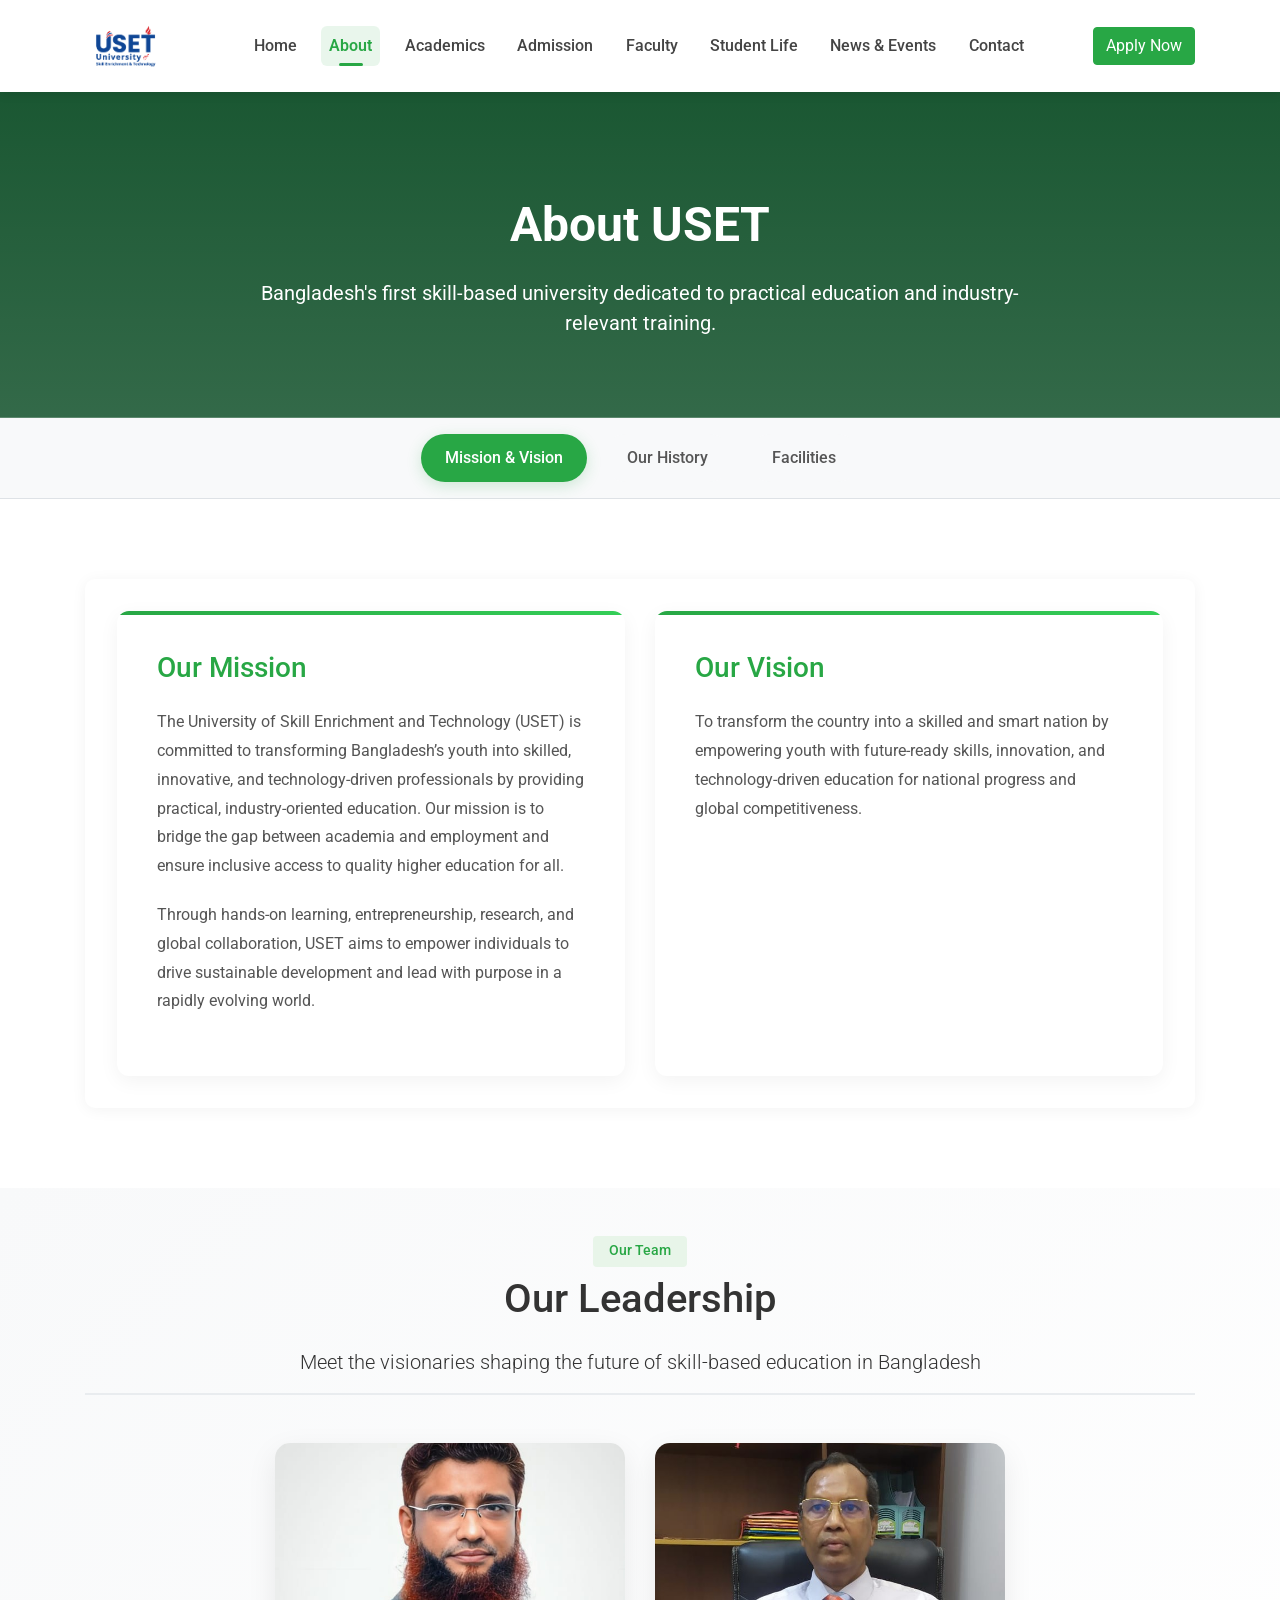
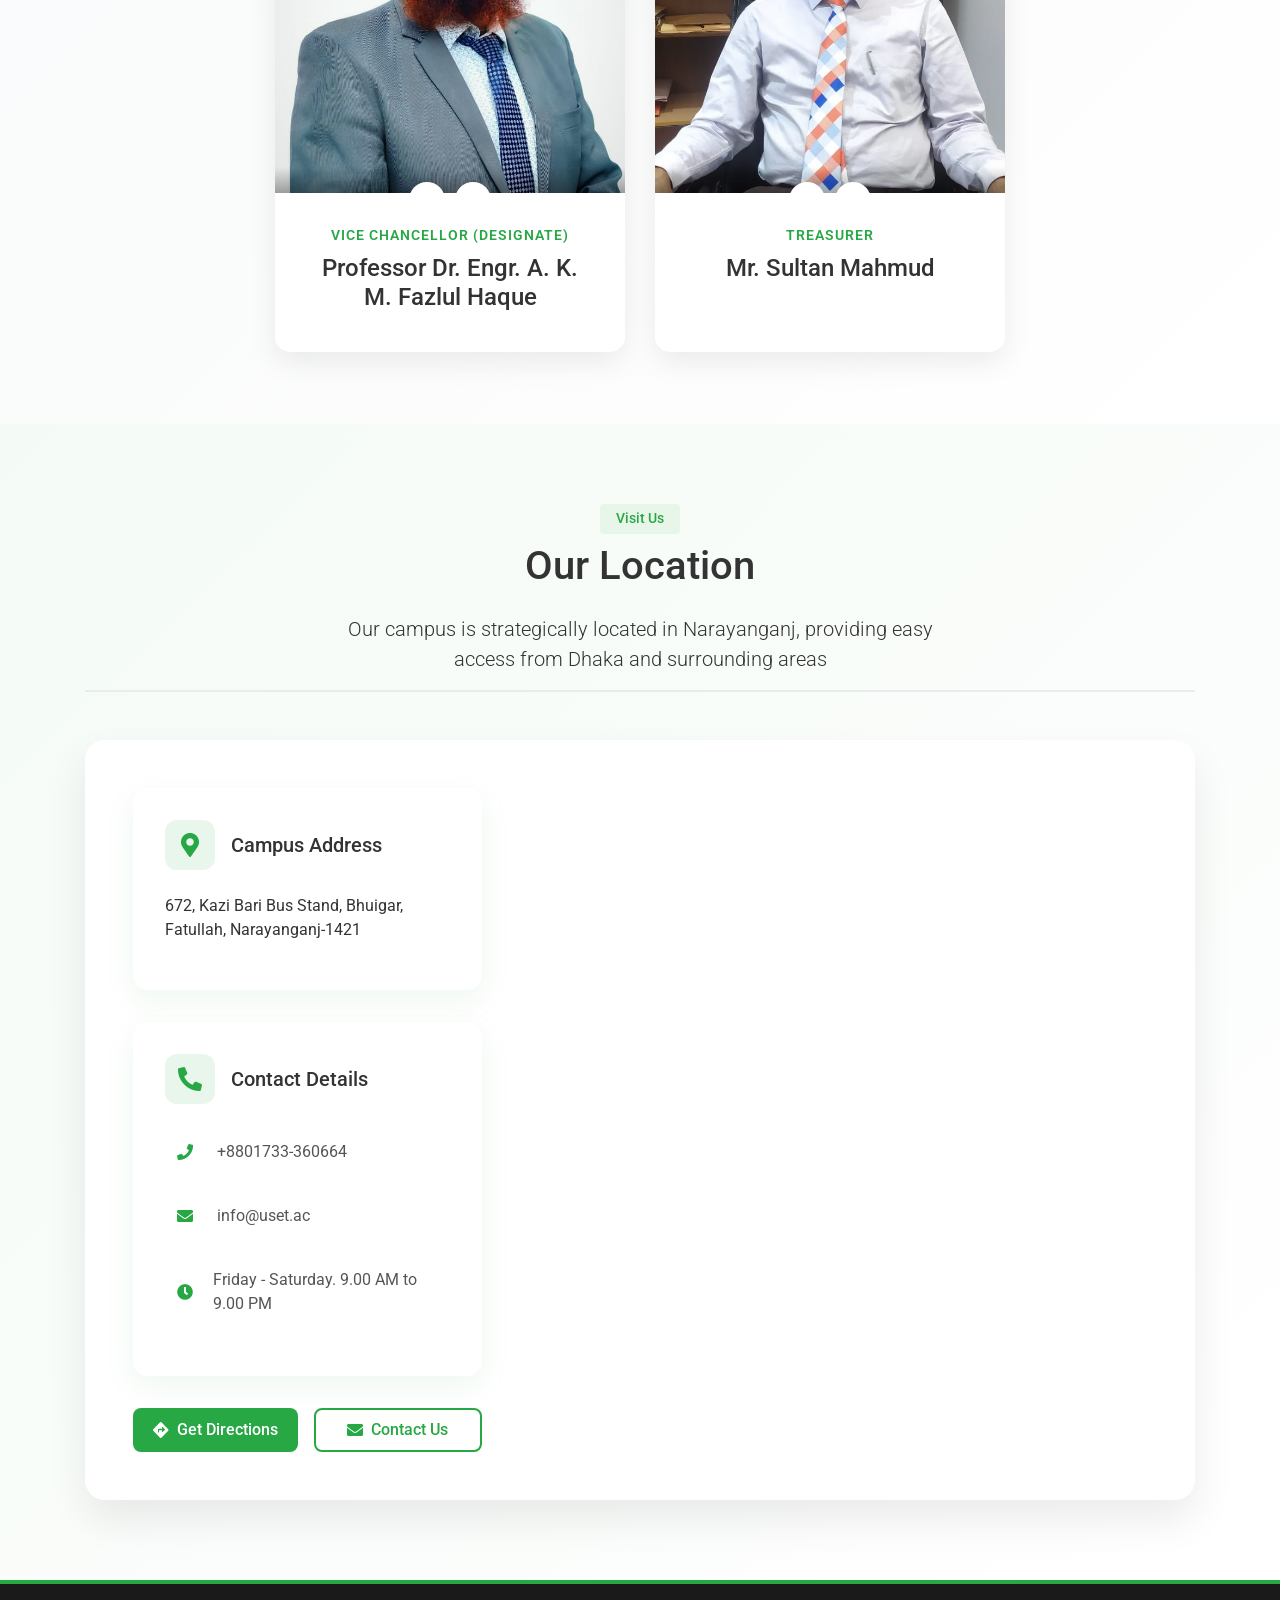
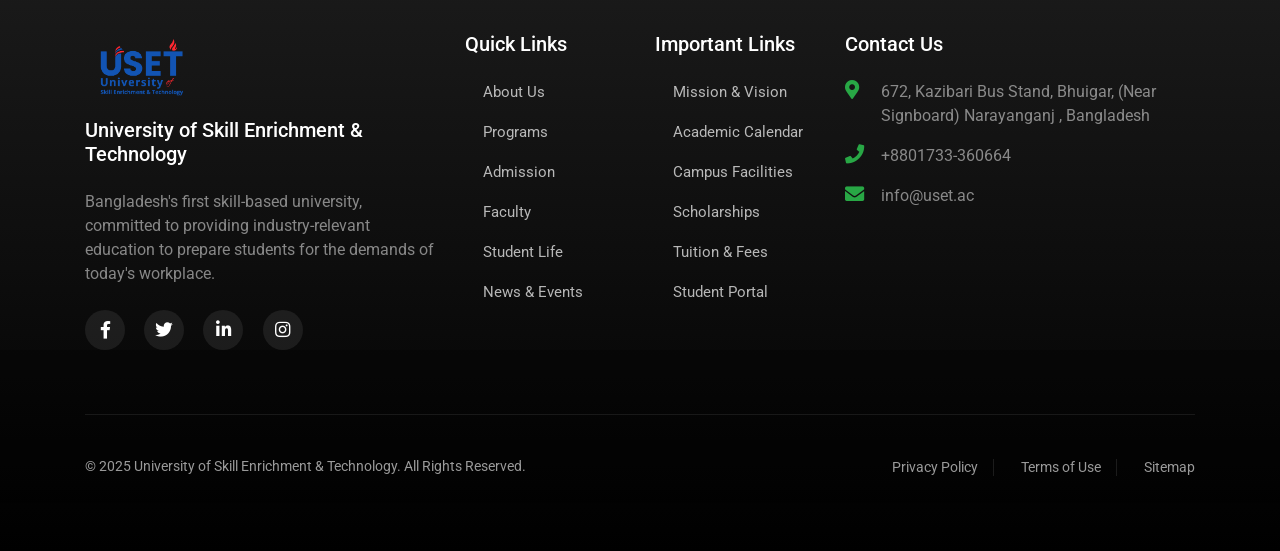
==== commit aa0f204f: "Refactor code structure for improved readability and maintainability" ====
--- a/about.html
+++ b/about.html
@@ -358,7 +358,7 @@
                     <div class="col-lg-4 col-md-6 mb-4">
                         <div class="leader-card">
                             <div class="leader-image">
-                                <img src="img/Prof. Dr. Engr. Fazlul Haque.jpeg" alt="University Leader">
+                                <img src="img/Fazlul Haque.jpg" alt="University Leader">
                                 <div class="social-links">
                                     <a href="#" class="social-link"><i class="fab fa-linkedin"></i></a>
                                     <a href="#" class="social-link"><i class="fab fa-twitter"></i></a>
@@ -530,7 +530,8 @@
                     <ul class="contact-info list-unstyled">
                         <li class="d-flex mb-3">
                             <i class="fas fa-map-marker-alt contact-icon"></i>
-                            <span class="text-white-50">19/1, Daffodil Concord Tower, West Panthapath, Dhaka 1205</span>
+                            <span class="text-white-50">672, Kazibari Bus Stand, Bhuigar, (Near Signboard) Narayanganj ,
+                                Bangladesh</span>
                         </li>
                         <li class="d-flex mb-3">
                             <i class="fas fa-phone contact-icon"></i>
--- a/css/styles.css
+++ b/css/styles.css
@@ -1,122 +1,126 @@
 /* Custom styles for USET University Bootstrap Website */
 
 :root {
-  --primary: #008558;
-  --primary-dark: #00724a;
-  --primary-light: #66b59a;
-  --secondary: #f8f9fa;
-  --accent: #ffc107;
+    --primary: #008558;
+    --primary-dark: #00724a;
+    --primary-light: #66b59a;
+    --secondary: #f8f9fa;
+    --accent: #ffc107;
 }
 
 body {
-  font-family: 'Roboto', sans-serif;
-  color: #333;
+    font-family: 'Roboto', sans-serif;
+    color: #333;
+}
+
+.mainSection {
+    margin-top: 90px;
 }
 
 /* Header styles */
 .navbar-brand img {
-  height: 50px;
+    height: 50px;
 }
 
 .navbar {
-  box-shadow: 0 2px 10px rgba(0, 0, 0, 0.1);
-  transition: all 0.3s ease;
+    box-shadow: 0 2px 10px rgba(0, 0, 0, 0.1);
+    transition: all 0.3s ease;
 }
 
 .navbar-light .navbar-nav .nav-link {
-  color: #444;
-  font-weight: 500;
-  padding: 0.5rem 0.5rem;
-  margin: 0 0.2rem;
-  border-radius: 6px;
-  transition: all 0.3s ease;
+    color: #444;
+    font-weight: 500;
+    padding: 0.5rem 0.5rem;
+    margin: 0 0.2rem;
+    border-radius: 6px;
+    transition: all 0.3s ease;
 }
 
 .navbar-light .navbar-nav .nav-link.active,
 .navbar-light .navbar-nav .nav-link:hover {
-  color: #28a745;
-  background-color: rgba(40, 167, 69, 0.1);
+    color: #28a745;
+    background-color: rgba(40, 167, 69, 0.1);
 }
 
 /* Add specific active state styles */
 .navbar-light .navbar-nav .nav-link.active {
-  color: #28a745;
-  background-color: rgba(40, 167, 69, 0.1);
-  font-weight: 600;
-  position: relative;
+    color: #28a745;
+    background-color: rgba(40, 167, 69, 0.1);
+    font-weight: 600;
+    position: relative;
 }
 
 .navbar-light .navbar-nav .nav-link.active::after {
-  content: '';
-  position: absolute;
-  bottom: 0;
-  left: 50%;
-  transform: translateX(-50%);
-  width: 24px;
-  height: 3px;
-  background-color: #28a745;
-  border-radius: 2px;
+    content: '';
+    position: absolute;
+    bottom: 0;
+    left: 50%;
+    transform: translateX(-50%);
+    width: 24px;
+    height: 3px;
+    background-color: #28a745;
+    border-radius: 2px;
 }
 
 /* Hover effect for non-active items */
 .navbar-light .navbar-nav .nav-link:not(.active):hover {
-  background-color: rgba(40, 167, 69, 0.05);
-  transform: translateY(-1px);
+    background-color: rgba(40, 167, 69, 0.05);
+    transform: translateY(-1px);
 }
 
 .navbar-toggler {
-  border: none;
+    border: none;
 }
 
 .nav-item {
-  margin: 0 5px;
+    margin: 0 5px;
 }
 
 .btn-primary {
-  background-color: var(--primary);
-  border-color: var(--primary);
+    background-color: var(--primary);
+    border-color: var(--primary);
 }
 
 .btn-primary:hover,
 .btn-primary:focus,
 .btn-primary:active {
-  background-color: var(--primary-dark) !important;
-  border-color: var(--primary-dark) !important;
+    background-color: var(--primary-dark) !important;
+    border-color: var(--primary-dark) !important;
 }
 
 .btn-outline-primary {
-  color: var(--primary);
-  border-color: var(--primary);
+    color: var(--primary);
+    border-color: var(--primary);
 }
 
 .btn-outline-primary:hover {
-  background-color: var(--primary);
-  border-color: var(--primary);
+    background-color: var(--primary);
+    border-color: var(--primary);
 }
 
 /* Hero Section */
 .hero-section {
-  margin-top: 100px;
-  background-size: cover;
-  background-position: center;
-  color: white;
-  display: flex;
-  align-items: center;
+    margin-top: 100px;
+    background-size: cover;
+    background-position: center;
+    color: white;
+    display: flex;
+    align-items: center;
 }
 
 .hero-section::before {
-  content: '';
-  position: absolute;
-  top: 0;
-  left: 0;
-  right: 0;
-  bottom: 0;
-  background: rgba(0, 0, 0, 0.5);
+    content: '';
+    position: absolute;
+    top: 0;
+    left: 0;
+    right: 0;
+    bottom: 0;
+    background: rgba(0, 0, 0, 0.5);
 }
 
 .hero-content {
-  position: relative;
-  z-index: 2;
+    position: relative;
+    z-index: 2;
 }
 
 /* Hero Slider Styles */
@@ -177,47 +181,47 @@
 
 /* Value Propositions */
 .value-proposition {
-  transition: all 0.3s ease;
-  height: 100%;
+    transition: all 0.3s ease;
+    height: 100%;
 }
 
 .value-proposition:hover {
-  transform: translateY(-5px);
-  box-shadow: 0 10px 20px rgba(0, 0, 0, 0.1);
+    transform: translateY(-5px);
+    box-shadow: 0 10px 20px rgba(0, 0, 0, 0.1);
 }
 
 .value-icon {
-  background-color: rgba(0, 133, 88, 0.1);
-  color: var(--primary);
-  width: 60px;
-  height: 60px;
-  border-radius: 50%;
-  display: flex;
-  align-items: center;
-  justify-content: center;
-  margin-bottom: 1rem;
+    background-color: rgba(0, 133, 88, 0.1);
+    color: var(--primary);
+    width: 60px;
+    height: 60px;
+    border-radius: 50%;
+    display: flex;
+    align-items: center;
+    justify-content: center;
+    margin-bottom: 1rem;
 }
 
 /* Programs */
 .program-card {
-  transition: all 0.3s ease;
-  height: 100%;
+    transition: all 0.3s ease;
+    height: 100%;
 }
 
 .program-card:hover {
-  transform: translateY(-5px);
-  box-shadow: 0 10px 20px rgba(0, 0, 0, 0.1);
+    transform: translateY(-5px);
+    box-shadow: 0 10px 20px rgba(0, 0, 0, 0.1);
 }
 
 .program-header {
-  background-color: var(--primary);
-  color: white;
-  padding: 2rem;
-  text-align: center;
-  min-height: 150px;
-  display: flex;
-  align-items: center;
-  justify-content: center;
+    background-color: var(--primary);
+    color: white;
+    padding: 2rem;
+    text-align: center;
+    min-height: 150px;
+    display: flex;
+    align-items: center;
+    justify-content: center;
 }
 
 /* Featured Programs Section Styles */
@@ -230,13 +234,13 @@
     border: none;
     border-radius: 15px;
     transition: all 0.3s ease;
-    box-shadow: 0 5px 15px rgba(0,0,0,0.05);
+    box-shadow: 0 5px 15px rgba(0, 0, 0, 0.05);
     overflow: hidden;
 }
 
 .program-card:hover {
     transform: translateY(-10px);
-    box-shadow: 0 15px 30px rgba(0,0,0,0.1);
+    box-shadow: 0 15px 30px rgba(0, 0, 0, 0.1);
 }
 
 .program-header {
@@ -266,7 +270,7 @@
     justify-content: space-between;
     margin-bottom: 1rem;
     padding-bottom: 1rem;
-    border-bottom: 1px solid rgba(0,0,0,0.1);
+    border-bottom: 1px solid rgba(0, 0, 0, 0.1);
 }
 
 .program-meta-item {
@@ -296,66 +300,68 @@
 
 /* Stats */
 .stats-section {
-  background-color: #006e3b;
-  position: relative;
+    background-color: #006e3b;
+    position: relative;
 }
 
 .stat-item {
-  text-align: center;
+    text-align: center;
 }
 
 .stat-value {
-  font-size: 2.5rem;
-  font-weight: 700;
-  margin-bottom: 0.5rem;
+    font-size: 2.5rem;
+    font-weight: 700;
+    margin-bottom: 0.5rem;
 }
 
 .stat-value::after {
-  content: '+';
-  font-size: 2rem;
-  vertical-align: super;
-  margin-left: 2px;
+    content: '+';
+    font-size: 2rem;
+    vertical-align: super;
+    margin-left: 2px;
 }
 
 /* Remove plus sign for establishment year */
 .stat-value[data-target="2020"]::after {
-  content: '';
+    content: '';
 }
 
 .stat-label {
-  font-size: 1.1rem;
-  font-weight: 500;
-  text-transform: uppercase;
-  letter-spacing: 1px;
+    font-size: 1.1rem;
+    font-weight: 500;
+    text-transform: uppercase;
+    letter-spacing: 1px;
 }
 
 /* News & Events */
-.news-item, .event-item {
-  transition: all 0.3s ease;
-}
-
-.news-item:hover, .event-item:hover {
-  transform: translateY(-5px);
-  box-shadow: 0 5px 15px rgba(0, 0, 0, 0.1);
+.news-item,
+.event-item {
+    transition: all 0.3s ease;
+}
+
+.news-item:hover,
+.event-item:hover {
+    transform: translateY(-5px);
+    box-shadow: 0 5px 15px rgba(0, 0, 0, 0.1);
 }
 
 .event-date {
-  background-color: rgba(0, 133, 88, 0.1);
-  color: var(--primary);
-  padding: 0.5rem;
-  text-align: center;
-  border-radius: 4px;
-  min-width: 70px;
+    background-color: rgba(0, 133, 88, 0.1);
+    color: var(--primary);
+    padding: 0.5rem;
+    text-align: center;
+    border-radius: 4px;
+    min-width: 70px;
 }
 
 .event-day {
-  font-size: 1.5rem;
-  font-weight: 700;
-  display: block;
+    font-size: 1.5rem;
+    font-weight: 700;
+    display: block;
 }
 
 .event-month {
-  font-size: 0.9rem;
+    font-size: 0.9rem;
 }
 
 /* News & Events Section Styles */
@@ -380,18 +386,20 @@
     z-index: 1;
 }
 
-.news-item, .event-item {
+.news-item,
+.event-item {
     transition: all 0.3s ease;
     border: none;
     border-radius: 12px;
     overflow: hidden;
-    box-shadow: 0 3px 15px rgba(0,0,0,0.05);
+    box-shadow: 0 3px 15px rgba(0, 0, 0, 0.05);
     margin-bottom: 1.5rem;
 }
 
-.news-item:hover, .event-item:hover {
+.news-item:hover,
+.event-item:hover {
     transform: translateY(-5px);
-    box-shadow: 0 5px 20px rgba(0,0,0,0.1);
+    box-shadow: 0 5px 20px rgba(0, 0, 0, 0.1);
 }
 
 .news-item .news-image {
@@ -655,13 +663,13 @@
     transition: all 0.3s ease;
     border: none;
     border-radius: 15px;
-    box-shadow: 0 5px 15px rgba(0,0,0,0.05);
+    box-shadow: 0 5px 15px rgba(0, 0, 0, 0.05);
     overflow: hidden;
 }
 
 .value-proposition:hover {
     transform: translateY(-5px);
-    box-shadow: 0 8px 25px rgba(0,0,0,0.1);
+    box-shadow: 0 8px 25px rgba(0, 0, 0, 0.1);
 }
 
 .value-proposition .card-body {
@@ -781,7 +789,7 @@
     background: linear-gradient(135deg, #28a745 0%, #218838 100%);
     color: white;
     border: none;
-    box-shadow: 0 4px 12px rgba(0,0,0,0.15);
+    box-shadow: 0 4px 12px rgba(0, 0, 0, 0.15);
     cursor: pointer;
     opacity: 0;
     visibility: hidden;
@@ -807,41 +815,43 @@
 }
 
 @media (max-width: 768px) {
-  .hero-section {
-    min-height: 60vh;
-  }
-
-  .featured-programs-section .program-card {
+    .hero-section {
+        min-height: 60vh;
+    }
+
+    .featured-programs-section .program-card {
         margin-bottom: 2rem;
     }
 }
 
 @media (max-width: 991.98px) {
-    .news-item, .event-item {
+
+    .news-item,
+    .event-item {
         margin-bottom: 1rem;
     }
-    
+
     .news-events-section .col-lg-6:first-child {
         margin-bottom: 3rem;
     }
-    
+
     .footer-bottom {
         text-align: center;
     }
-    
+
     .footer-bottom-links {
         margin-top: 1rem;
         justify-content: center;
     }
-    
+
     .footer-links li {
         margin-bottom: 0.8rem;
     }
-    
+
     .social-icons {
         justify-content: center;
     }
-    
+
     .footer-brand {
         text-align: center;
     }
@@ -851,12 +861,12 @@
     .cta-section {
         padding: 60px 0;
     }
-    
+
     .cta-buttons .btn {
         width: 100%;
         margin-right: 0 !important;
     }
-    
+
     .cta-feature {
         margin-bottom: 1.5rem;
     }
@@ -892,16 +902,16 @@
 }
 
 .page-hero .breadcrumb-item a {
-    color: rgba(255,255,255,0.9);
+    color: rgba(255, 255, 255, 0.9);
     text-decoration: none;
 }
 
 .page-hero .breadcrumb-item.active {
-    color: rgba(255,255,255,0.7);
-}
-
-.page-hero .breadcrumb-item + .breadcrumb-item::before {
-    color: rgba(255,255,255,0.6);
+    color: rgba(255, 255, 255, 0.7);
+}
+
+.page-hero .breadcrumb-item+.breadcrumb-item::before {
+    color: rgba(255, 255, 255, 0.6);
 }
 
 /* Animations */
@@ -910,6 +920,7 @@
         opacity: 0;
         transform: translateY(-20px);
     }
+
     to {
         opacity: 1;
         transform: translateY(0);
@@ -921,6 +932,7 @@
         opacity: 0;
         transform: translateY(20px);
     }
+
     to {
         opacity: 1;
         transform: translateY(0);
@@ -931,6 +943,7 @@
     from {
         transform: scaleX(0);
     }
+
     to {
         transform: scaleX(1);
     }
@@ -942,4 +955,80 @@
 
 .fade-in {
     animation: fadeInUp 0.5s ease forwards;
+}
+
+
+/* Academic Council Page CSS  */
+.AcademicheroSection {
+    background-color: #006e3b;
+    color: white;
+    padding: 4rem 0;
+}
+
+.hero-section h1 {
+    font-weight: 700;
+    font-size: 2.5rem;
+}
+
+.card {
+    border: none;
+    box-shadow: 0 0.125rem 0.25rem rgba(0, 0, 0, 0.075);
+    transition: transform 0.2s ease-in-out;
+}
+
+.card:hover {
+    transform: translateY(-5px);
+}
+
+.table {
+    font-size: 0.95rem;
+}
+
+.table th {
+    background-color: #f8f9fa;
+    font-weight: 600;
+    border-top: none;
+}
+
+.btn-primary {
+    background: linear-gradient(135deg, #667eea 0%, #764ba2 100%);
+    border: none;
+}
+
+.btn-primary:hover {
+    background: linear-gradient(135deg, #5a67d8 0%, #6b46c1 100%);
+}
+
+.quote-box {
+    background: #f8f9fa;
+    border-left: 4px solid #667eea;
+    padding: 1.5rem;
+    margin: 2rem 0;
+}
+
+.address-box {
+    background: #015a30;
+    padding: 1rem;
+    border-radius: 0.375rem;
+    font-size: 0.9rem;
+}
+
+@media (max-width: 768px) {
+    .AcademicheroSection h1 {
+        font-size: 2rem;
+    }
+
+    .table-responsive {
+        font-size: 0.85rem;
+    }
+}
+
+.academic-council-table .badge {
+    color: white;
+    padding: 5px 10px;
+    background: #006e3b;
+}
+
+.card-header {
+    background: #006e3b;
 }
